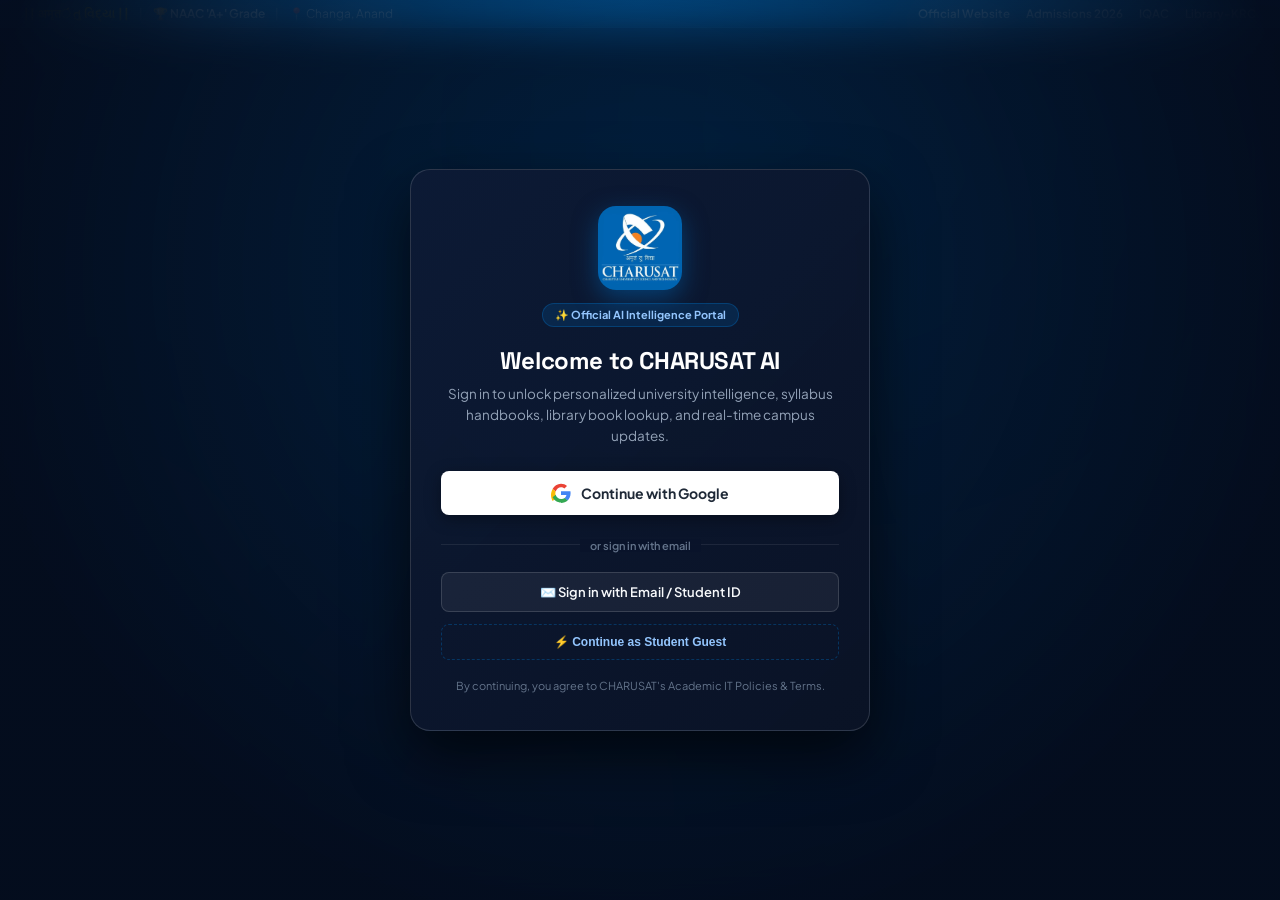
==== frontend/index.html @ 6777f241 "feat: implement ChatGPT-style user profile capsule, floating popover menu, personalization, and sett" ====
<!DOCTYPE html>
<html lang="en">
<head>
    <meta charset="UTF-8">
    <meta name="viewport" content="width=device-width, initial-scale=1.0, maximum-scale=1.0, user-scalable=no, viewport-fit=cover">
    
    <!-- Primary SEO Metadata -->
    <title>CHARUSAT AI Assistant | Official University Intelligence Portal</title>
    <meta name="title" content="CHARUSAT AI Assistant | Official University Intelligence Portal">
    <meta name="description" content="Official AI Assistant for Charotar University of Science and Technology (CHARUSAT) - NAAC 'A+' Grade University in Changa, Anand, Gujarat. Get real-time answers about CSPIT, DEPSTAR, admissions, fees, syllabus, library books, and hostel facilities in English, ગુજરાતી, and Hindi.">
    <meta name="keywords" content="CHARUSAT, CHARUSAT AI Assistant, Charotar University of Science and Technology, CSPIT, DEPSTAR, CMPICA, RPCP, I2IM, CHARUSAT admissions, ACPC cutoff, CHARUSAT fees, CHARUSAT hostel, Dr KC Patel Central Library, Changa University">
    <meta name="author" content="Charotar University of Science and Technology (CHARUSAT)">
    <meta name="robots" content="index, follow, max-image-preview:large, max-snippet:-1, max-video-preview:-1">
    <link rel="canonical" href="https://charusatai.in/">
    
    <!-- Google Search Console Verification Tag -->
    <meta name="google-site-verification" content="google3a438eaced72a38f">
    
    <!-- Open Graph / Facebook / WhatsApp Preview -->
    <meta property="og:type" content="website">
    <meta property="og:url" content="https://charusat-ai-official.loca.lt/charusatAIassistant/">
    <meta property="og:title" content="CHARUSAT AI Assistant | Official University Intelligence">
    <meta property="og:description" content="Instant multi-lingual AI intelligence for CHARUSAT University departments, fees, syllabus, library books & admissions.">
    <meta property="og:image" content="logo.png">
    <meta property="og:site_name" content="CHARUSAT Virtual Intelligence">

    <!-- Twitter Card Metadata -->
    <meta property="twitter:card" content="summary_large_image">
    <meta property="twitter:url" content="https://charusat-ai-official.loca.lt/charusatAIassistant/">
    <meta property="twitter:title" content="CHARUSAT AI Assistant">
    <meta property="twitter:description" content="AI Assistant for Charotar University of Science and Technology (CHARUSAT), Changa.">
    <meta property="twitter:image" content="logo.png">

    <!-- Structured Data JSON-LD for Google Rich Results -->
    <script type="application/ld+json">
    {
      "@context": "https://schema.org",
      "@graph": [
        {
          "@type": "EducationalOrganization",
          "@id": "https://charusat.ac.in/#organization",
          "name": "Charotar University of Science and Technology (CHARUSAT)",
          "url": "https://charusat.ac.in",
          "logo": "https://charusat-ai-official.loca.lt/charusatAIassistant/logo.png",
          "address": {
            "@type": "PostalAddress",
            "streetAddress": "CHARUSAT Campus, Changa",
            "addressLocality": "Anand",
            "addressRegion": "Gujarat",
            "postalCode": "388421",
            "addressCountry": "IN"
          },
          "awards": "NAAC 'A+' Accredited University"
        },
        {
          "@type": "SoftwareApplication",
          "@id": "https://charusat-ai-official.loca.lt/charusatAIassistant/#app",
          "name": "CHARUSAT AI Assistant",
          "operatingSystem": "All (Web, iOS, Android, macOS, Windows)",
          "applicationCategory": "EducationalApplication",
          "description": "Official RAG-powered Artificial Intelligence Assistant for CHARUSAT students, faculty, and aspirants.",
          "offers": {
            "@type": "Offer",
            "price": "0",
            "priceCurrency": "INR"
          }
        },
        {
          "@type": "WebSite",
          "@id": "https://charusat-ai-official.loca.lt/charusatAIassistant/#website",
          "url": "https://charusat-ai-official.loca.lt/charusatAIassistant/",
          "name": "CHARUSAT AI Assistant",
          "potentialAction": {
            "@type": "SearchAction",
            "target": "https://charusat-ai-official.loca.lt/charusatAIassistant/?q={search_term_string}",
            "query-input": "required name=search_term_string"
          }
        }
      ]
    }
    </script>
    
    <!-- PWA & iOS Standalone App Metadata -->
    <link rel="manifest" href="manifest.json">
    <meta name="theme-color" content="#004B87">
    <meta name="apple-mobile-web-app-capable" content="yes">
    <meta name="apple-mobile-web-app-status-bar-style" content="black-translucent">
    <meta name="apple-mobile-web-app-title" content="CHARUSAT AI">
    <link rel="apple-touch-icon" href="logo.png">
    <link rel="icon" type="image/png" href="logo.png">
    
    <!-- Google Fonts -->
    <link rel="preconnect" href="https://fonts.googleapis.com">
    <link rel="preconnect" href="https://fonts.gstatic.com" crossorigin>
    <link href="https://fonts.googleapis.com/css2?family=Plus+Jakarta+Sans:wght@300;400;500;600;700;800&family=Space+Grotesk:wght@500;600;700;800&display=swap" rel="stylesheet">
    <link rel="stylesheet" href="style.css">
    
    <!-- Google Identity Services Web SDK -->
    <script src="https://accounts.google.com/gsi/client" async defer></script>
</head>
<body>
    <!-- Top University Portal Bar (Collapsible on mobile) -->
    <div class="portal-top-bar" id="portal-top-bar">
        <div class="top-bar-inner">
            <div class="top-bar-left">
                <span class="motto">|| अमृतં તુ વિદ્યા ||</span>
                <span class="divider">|</span>
                <span class="naac-badge">🏆 NAAC 'A+' Grade</span>
                <span class="divider">|</span>
                <span class="location">📍 Changa, Anand</span>
            </div>
            <div class="top-bar-links">
                <a href="https://charusat.ac.in" target="_blank" rel="noopener">Official Website</a>
                <a href="https://admission.charusat.ac.in" target="_blank" rel="noopener">Admissions 2026</a>
                <a href="https://iqac.charusat.ac.in" target="_blank" rel="noopener">IQAC</a>
                <a href="https://charusat.ac.in/library" target="_blank" rel="noopener">Library-KRC</a>
            </div>
        </div>
    </div>

    <!-- Ambient Background Lighting Orbs -->
    <div class="ambient-glow orb-1"></div>
    <div class="ambient-glow orb-2"></div>
    <div class="ambient-glow orb-3"></div>

    <!-- ==============================================================================
         GEMINI-STYLE FULL-SCREEN LOGIN GATE (Shown when user is not logged in)
         ============================================================================== -->
    <div class="login-gate-screen" id="login-gate-screen">
        <div class="login-gate-card">
            <div class="gate-brand-header">
                <img src="logo.png" alt="CHARUSAT AI" class="gate-logo-img">
                <div class="gate-badge">
                    <span>✨ Official AI Intelligence Portal</span>
                </div>
            </div>

            <div class="gate-hero-text">
                <h2>Welcome to CHARUSAT AI</h2>
                <p>Sign in to unlock personalized university intelligence, syllabus handbooks, library book lookup, and real-time campus updates.</p>
            </div>

            <!-- Primary Google Action Button (Gemini Style) -->
            <div class="gate-action-group">
                <button type="button" class="gate-google-btn" id="gate-google-btn">
                    <svg width="20" height="20" viewBox="0 0 24 24">
                        <path fill="#EA4335" d="M12 5c1.6 0 3 .6 4.1 1.7l3.1-3.1C17.3 1.8 14.8 1 12 1 7.5 1 3.7 3.6 1.9 7.3l3.7 2.9C6.5 7.4 9 5 12 5z"/>
                        <path fill="#4285F4" d="M23.5 12.3c0-.8-.1-1.6-.2-2.3H12v4.5h6.5c-.3 1.5-1.1 2.8-2.4 3.7l3.7 2.9c2.2-2 3.7-5 3.7-8.8z"/>
                        <path fill="#FBBC05" d="M5.6 14.8c-.2-.7-.4-1.5-.4-2.3s.2-1.6.4-2.3L1.9 7.3C.7 9.7 0 12 0 14.5s.7 4.8 1.9 7.2l3.7-2.9z"/>
                        <path fill="#34A853" d="M12 24c3.2 0 6-1.1 8-3l-3.7-2.9c-1.1.7-2.5 1.2-4.3 1.2-3 0-5.5-2.4-6.4-5.2L1.9 17C3.7 20.7 7.5 23.3 12 23.3z"/>
                    </svg>
                    <span>Continue with Google</span>
                </button>

                <div class="gate-divider">
                    <span>or sign in with email</span>
                </div>

                <button type="button" class="gate-email-btn" id="gate-email-btn">
                    <span>✉️ Sign in with Email / Student ID</span>
                </button>

                <button type="button" class="gate-guest-btn" id="gate-guest-btn">
                    ⚡ Continue as Student Guest
                </button>
            </div>

            <div class="gate-footer">
                <span>By continuing, you agree to CHARUSAT's Academic IT Policies & Terms.</span>
            </div>
        </div>
    </div>

    <!-- ==============================================================================
         MAIN CHAT WORKSPACE (Unlocked upon authentication)
         ============================================================================== -->
    <div class="app-container" id="app-container" style="display: none;">
        <!-- Sidebar Backdrop for Mobile -->
        <div class="sidebar-backdrop" id="sidebar-backdrop"></div>

        <!-- Sidebar Navigation -->
        <aside class="sidebar" id="sidebar">
            <div class="brand-section">
                <div class="brand-logo-container">
                    <img src="logo.png" alt="CHARUSAT Logo" class="official-logo-img">
                </div>
                <button class="mobile-close-btn" id="mobile-close-btn" aria-label="Close Menu">✕</button>
            </div>

            <!-- New Chat / Reset Button -->
            <div class="new-chat-wrapper">
                <button id="new-chat-btn" class="new-chat-btn" title="Start a fresh conversation">
                    <span class="btn-icon">✨</span>
                    <span class="btn-text">New Conversation</span>
                    <span class="shortcut">⌘K</span>
                </button>
            </div>

            <!-- Chat History Section in Sidebar -->
            <div class="sidebar-history-section" id="sidebar-history-section">
                <div class="history-section-header">
                    <span class="history-section-title">💬 CHAT HISTORY</span>
                    <button id="clear-all-history-btn" class="history-clear-all-btn" title="Clear all chat history">Clear</button>
                </div>
                <div class="history-search-wrapper">
                    <input type="text" id="history-search-input" placeholder="Search chats..." class="history-search-input" aria-label="Search chat history">
                </div>
                <div id="sidebar-history-list" class="sidebar-history-list">
                    <!-- Populated dynamically via JS -->
                </div>
            </div>

            <div class="campus-highlights">
                <div class="highlight-chip">
                    <span class="chip-dot blue"></span>
                    <span>9 Institutes</span>
                </div>
                <div class="highlight-chip">
                    <span class="chip-dot orange"></span>
                    <span>120+ Acre Campus</span>
                </div>
                <div class="highlight-chip">
                    <span class="chip-dot gold"></span>
                    <span>105k+ Books</span>
                </div>
                <div class="highlight-chip">
                    <span class="chip-dot green"></span>
                    <span>GSIRF Top 3</span>
                </div>
            </div>

            <!-- Institutes Directory Tabs -->
            <div class="institutes-chips-bar">
                <span class="institutes-label">FACULTIES & INSTITUTES</span>
                <div class="inst-grid">
                    <span class="inst-tag" data-query="Tell me all details about CSPIT engineering institute">CSPIT</span>
                    <span class="inst-tag" data-query="Tell me all details about DEPSTAR institute and GPU lab">DEPSTAR</span>
                    <span class="inst-tag" data-query="Tell me about CMPICA computer applications and BCA/MCA">CMPICA</span>
                    <span class="inst-tag" data-query="Tell me about RPCP pharmacy college and B.Pharm">RPCP</span>
                    <span class="inst-tag" data-query="Tell me about I2IM management institute and MBA">I2IM</span>
                    <span class="inst-tag" data-query="Tell me about PDPIAS applied sciences and B.Sc/M.Sc">PDPIAS</span>
                    <span class="inst-tag" data-query="Tell me about MTIN nursing institute">MTIN</span>
                    <span class="inst-tag" data-query="Tell me about ARIP physiotherapy institute">ARIP</span>
                    <span class="inst-tag" data-query="Tell me about CIPS paramedical sciences">CIPS</span>
                </div>
            </div>

            <div class="sidebar-menu">
                <div class="menu-label">EXPLORE KNOWLEDGE</div>
                <button class="topic-btn" data-query="cspit ma kaya kaya dept che and eemni badha nii details aap">
                    <span class="icon">💻</span>
                    <div class="btn-text">
                        <strong>CSPIT Engineering</strong>
                        <small>CE, IT, AI/ML, EC, EE, ME, Civil</small>
                    </div>
                </button>
                <button class="topic-btn" data-query="What B.Tech branches and seat intakes are in DEPSTAR?">
                    <span class="icon">🚀</span>
                    <div class="btn-text">
                        <strong>DEPSTAR Technology</strong>
                        <small>CSE, IT, GPU Lab</small>
                    </div>
                </button>
                <button class="topic-btn" data-query="Which reference books are available in Central Library for Core Java and Algorithms?">
                    <span class="icon">📚</span>
                    <div class="btn-text">
                        <strong>Central Library Books</strong>
                        <small>Shelf locations & availability status</small>
                    </div>
                </button>
                <button class="topic-btn" data-query="ચારુસેટમાં ACPC એડમિશન પ્રક્રિયા અને કટઓફ કેવી રીતે હોય છે?">
                    <span class="icon">📝</span>
                    <div class="btn-text">
                        <strong>Admissions & ACPC</strong>
                        <small>Eligibility, cutoffs, merit quota</small>
                    </div>
                </button>
                <button class="topic-btn" data-query="What are the highest placement packages and top recruiting companies?">
                    <span class="icon">💼</span>
                    <div class="btn-text">
                        <strong>Placements & Packages</strong>
                        <small>32.5 LPA, TCS, Infosys, Amazon</small>
                    </div>
                </button>
                <button class="topic-btn" data-query="hostel ni fee ketli che ane mess ma food kevu male?">
                    <span class="icon">🚌</span>
                    <div class="btn-text">
                        <strong>Hostels & Transport</strong>
                        <small>AC/Non-AC, 60+ GPS Buses</small>
                    </div>
                </button>
            </div>

            <div class="sidebar-footer">
                <div class="system-status">
                    <div class="status-indicator online"></div>
                    <span id="status-text">Neural RAG: Ready</span>
                    <div class="version-tag">App v3.5</div>
                </div>

                <!-- ChatGPT-Style User Profile Capsule -->
                <div class="sidebar-user-capsule" id="sidebar-user-btn" title="Account & Settings">
                    <div class="user-capsule-avatar" id="sidebar-user-avatar">NP</div>
                    <div class="user-capsule-info">
                        <span class="user-capsule-name" id="sidebar-user-name">Neev Patel</span>
                        <span class="user-capsule-plan" id="sidebar-user-plan">Free</span>
                    </div>
                    <span class="user-capsule-chevron">›</span>
                </div>
            </div>

            <!-- ChatGPT Floating Profile Popover Menu -->
            <div id="chatgpt-profile-menu" class="chatgpt-profile-menu">
                <!-- User Account Summary Header -->
                <div class="menu-user-header" id="menu-user-header-btn" title="View Profile">
                    <div class="menu-user-avatar" id="menu-user-avatar">NP</div>
                    <div class="menu-user-meta">
                        <span class="menu-user-name" id="menu-user-name">Neev Patel</span>
                        <span class="menu-user-plan" id="menu-user-plan">Free</span>
                    </div>
                    <span class="menu-chevron">›</span>
                </div>

                <div class="menu-divider"></div>

                <!-- Navigation Action Items -->
                <button class="menu-item" id="menu-upgrade-btn">
                    <span class="menu-item-icon">✨</span>
                    <span class="menu-item-label">Upgrade plan</span>
                    <span class="menu-item-badge">Pro</span>
                </button>

                <button class="menu-item" id="menu-personalize-btn">
                    <span class="menu-item-icon">⚡</span>
                    <span class="menu-item-label">Personalization</span>
                </button>

                <button class="menu-item" id="menu-profile-btn">
                    <span class="menu-item-icon">👤</span>
                    <span class="menu-item-label">Profile</span>
                </button>

                <button class="menu-item" id="menu-settings-btn">
                    <span class="menu-item-icon">⚙️</span>
                    <span class="menu-item-label">Settings</span>
                </button>

                <div class="menu-divider"></div>

                <button class="menu-item" id="menu-help-btn">
                    <span class="menu-item-icon">🎯</span>
                    <span class="menu-item-label">Help</span>
                    <span class="menu-chevron">›</span>
                </button>

                <button class="menu-item danger" id="menu-logout-btn">
                    <span class="menu-item-icon">🚪</span>
                    <span class="menu-item-label">Log out</span>
                </button>
            </div>
        </aside>

        <!-- Main Chat Area -->
        <main class="chat-main">
            <!-- Header -->
            <header class="chat-header">
                <div class="header-left">
                    <button class="mobile-menu-btn" id="mobile-menu-btn" aria-label="Open Topics Menu">
                        <span>☰</span>
                    </button>
                    <div class="header-logo-compact">
                        <img src="logo.png" alt="CHARUSAT" class="compact-logo-img">
                    </div>
                    <div class="header-info">
                        <h1>CHARUSAT Virtual Intelligence</h1>
                        <p>Ask in English, ગુજરાતી, Hindi, or Gujlish / Hinglish.</p>
                    </div>
                </div>
                <div class="header-actions">
                    <button id="wifi-portal-btn" class="header-wifi-btn" title="CHARUSAT Campus Wi-Fi 1-Click Fast Gateway Login">
                        <span>📶</span> <span class="btn-label">Wi-Fi Portal</span>
                    </button>
                    <button id="materials-hub-btn" class="header-materials-btn" title="Department Curriculum, Core Reference Books & Assignment Hub">
                        <span>📚</span> <span class="btn-label">Study Hub</span>
                    </button>
                    <button id="history-drawer-btn" class="header-history-btn" title="View Chat History & Saved Chats">
                        <span>💬</span> <span class="btn-label">History</span>
                        <span id="history-badge" class="history-count-badge">0</span>
                    </button>
                    <button id="add-notice-btn" class="orange-portal-btn" title="Add Live University Notice">
                        <span>📢</span> <span class="btn-label">Notice</span>
                    </button>
                    <!-- User Auth Button / Profile Badge -->
                    <button id="auth-btn" class="user-profile-btn" title="Student Sign In / Account">
                        <span class="user-avatar" id="header-user-avatar">👤</span>
                        <span class="user-name" id="header-user-name">Sign In</span>
                    </button>
                    <button id="clear-chat-btn" class="secondary-btn" title="Clear Current Conversation">
                        <span>🗑️</span>
                    </button>
                </div>
            </header>

            <!-- Chat Messages Display -->
            <div class="chat-viewport" id="chat-viewport">
                <!-- Welcome Banner -->
                <div class="welcome-card" id="welcome-card">
                    <div class="welcome-badge">
                        <span class="sparkle">🏛️</span>
                        <span>Official CHARUSAT AI Assistant • || अमृतં तु विद्या ||</span>
                    </div>
                    <h2>Welcome to CHARUSAT University Assistant</h2>
                    <p>Instant answers about 9 colleges, branch cutoffs, library book shelves, hostel fees, and campus life. <strong>Snap any assignment problem for instant step-by-step solutions!</strong></p>
                    
                    <div class="suggestion-grid">
                        <div class="suggestion-pill" data-query="Show me core reference textbooks and lab syllabus for AI & ML department">
                            <span class="pill-icon">🤖</span>
                            <div class="pill-content">
                                <strong>AI & ML Core Curriculum</strong>
                                <span>Deep Learning, PyTorch, Bishop & Goodfellow</span>
                            </div>
                            <span class="pill-arrow">→</span>
                        </div>

                        <div class="suggestion-pill" data-query="What reference books are recommended for Data Structures and Algorithms in CE/IT?">
                            <span class="pill-icon">📚</span>
                            <div class="pill-content">
                                <strong>DSA & DBMS Textbooks</strong>
                                <span>CLRS, Korth, Silberschatz & Reema Thareja</span>
                            </div>
                            <span class="pill-arrow">→</span>
                        </div>

                        <div class="suggestion-pill" data-query="cspit ma kaya kaya dept che and eemni badha nii details aap">
                            <span class="pill-icon">💻</span>
                            <div class="pill-content">
                                <strong>CSPIT Engineering Departments</strong>
                                <span>Seat intakes, labs, HODs</span>
                            </div>
                            <span class="pill-arrow">→</span>
                        </div>

                        <div class="suggestion-pill" data-query="How does admission work for ACPC Gujarat?">
                            <span class="pill-icon">📝</span>
                            <div class="pill-content">
                                <strong>Admissions & Placements</strong>
                                <span>ACPC cutoff, 32.5+ LPA recruiters</span>
                            </div>
                            <span class="pill-arrow">→</span>
                        </div>
                    </div>
                </div>

                <!-- Messages Container -->
                <div class="messages-list" id="messages-list"></div>
            </div>

            <!-- Input Bar -->
            <div class="chat-input-wrapper">
                <!-- Assignment Image Problem Preview Capsule -->
                <div id="image-preview-capsule" class="image-preview-capsule" style="display: none;">
                    <div class="preview-thumb-wrapper">
                        <img id="preview-img" src="" alt="Assignment Problem Preview">
                    </div>
                    <div class="preview-meta">
                        <span class="preview-badge">📷 Assignment Problem Attached</span>
                        <span id="preview-filename" class="preview-filename">problem.jpg</span>
                    </div>
                    <button type="button" id="remove-img-btn" class="remove-img-btn" title="Remove attachment">✕</button>
                </div>

                <div class="quick-tags-bar">
                    <span class="tag-label">QUICK:</span>
                    <button class="quick-tag" id="quick-wifi-btn">📶 Wi-Fi Login</button>
                    <button class="quick-tag" id="quick-snap-btn">📷 Snap Assignment</button>
                    <button class="quick-tag" id="quick-study-hub-btn">📚 Core Books & Syllabus</button>
                    <button class="quick-tag" data-query="cspit ma kaya kaya dept che and eemni badha nii details aap">💻 CSPIT B.Tech</button>
                    <button class="quick-tag" data-query="What B.Tech branches and seats are in DEPSTAR?">🚀 DEPSTAR (CSE & IT)</button>
                    <button class="quick-tag" data-query="Which books for Algorithms and Database are available in Central Library?">📚 Library Books</button>
                    <button class="quick-tag" data-query="hostel ni fee ketli che ane mess ma food kevu male?">🏢 Hostels & Buses</button>
                </div>
                <form id="chat-form" class="chat-form">
                    <!-- Hidden File Input for Camera / Image Upload -->
                    <input type="file" id="image-file-input" accept="image/*" capture="environment" style="display: none;">
                    
                    <button type="button" id="attach-img-btn" class="attach-img-button" title="Capture / Upload Assignment Problem Photo" aria-label="Upload Assignment Photo">
                        <span>📷</span>
                    </button>
                    
                    <input 
                        type="text" 
                        id="user-input" 
                        placeholder="Ask anything or paste/snap an assignment problem photo..." 
                        autocomplete="off"
                        required
                    />
                    <div class="form-actions">
                        <button type="button" id="mic-btn" class="mic-button" title="Speak your question (Voice Input)" aria-label="Voice Input">
                            <svg width="19" height="19" viewBox="0 0 24 24" fill="none" stroke="currentColor" stroke-width="2" stroke-linecap="round" stroke-linejoin="round">
                                <path d="M12 1a3 3 0 0 0-3 3v8a3 3 0 0 0 6 0V4a3 3 0 0 0-3-3z"></path>
                                <path d="M19 10v2a7 7 0 0 1-14 0v-2"></path>
                                <line x1="12" y1="19" x2="12" y2="23"></line>
                                <line x1="8" y1="23" x2="16" y2="23"></line>
                            </svg>
                        </button>
                        <button type="submit" id="send-btn" class="send-button" aria-label="Send message">
                            <svg width="18" height="18" viewBox="0 0 24 24" fill="none" stroke="currentColor" stroke-width="2" stroke-linecap="round" stroke-linejoin="round">
                                <path d="M22 2L11 13M22 2l-7 20-4-9-9-4 20-7z"/>
                            </svg>
                        </button>
                    </div>
                </form>
                <div class="input-disclaimer">
                    <span>⚡ Charotar University of Science and Technology • NAAC 'A+' Accredited</span>
                </div>
            </div>
        </main>
    </div>

    <!-- ==============================================================================
         GOOGLE OAUTH POPUP MODAL (Zero 401 error, Instant Connect)
         ============================================================================== -->
    <div class="modal-backdrop" id="google-login-modal">
        <div class="google-oauth-card">
            <div class="google-oauth-header">
                <svg width="28" height="28" viewBox="0 0 24 24">
                    <path fill="#EA4335" d="M12 5c1.6 0 3 .6 4.1 1.7l3.1-3.1C17.3 1.8 14.8 1 12 1 7.5 1 3.7 3.6 1.9 7.3l3.7 2.9C6.5 7.4 9 5 12 5z"/>
                    <path fill="#4285F4" d="M23.5 12.3c0-.8-.1-1.6-.2-2.3H12v4.5h6.5c-.3 1.5-1.1 2.8-2.4 3.7l3.7 2.9c2.2-2 3.7-5 3.7-8.8z"/>
                    <path fill="#FBBC05" d="M5.6 14.8c-.2-.7-.4-1.5-.4-2.3s.2-1.6.4-2.3L1.9 7.3C.7 9.7 0 12 0 14.5s.7 4.8 1.9 7.2l3.7-2.9z"/>
                    <path fill="#34A853" d="M12 24c3.2 0 6-1.1 8-3l-3.7-2.9c-1.1.7-2.5 1.2-4.3 1.2-3 0-5.5-2.4-6.4-5.2L1.9 17C3.7 20.7 7.5 23.3 12 23.3z"/>
                </svg>
                <h3>Choose a Google Account</h3>
                <p>to continue to <strong>CHARUSAT AI Assistant</strong></p>
                <button class="google-modal-close" id="google-modal-close">✕</button>
            </div>

            <div class="google-account-list">
                <!-- User's Real Google Account from Screenshot -->
                <div class="google-account-item" data-email="neevp5356@gmail.com" data-name="Neev Patel">
                    <div class="google-acc-avatar blue">N</div>
                    <div class="google-acc-info">
                        <strong>Neev Patel</strong>
                        <span>neevp5356@gmail.com</span>
                    </div>
                </div>

                <!-- University Student Account -->
                <div class="google-account-item" data-email="patel.student@charusat.edu.in" data-name="CHARUSAT Student">
                    <div class="google-acc-avatar">C</div>
                    <div class="google-acc-info">
                        <strong>CHARUSAT Student</strong>
                        <span>patel.student@charusat.edu.in</span>
                    </div>
                </div>
            </div>

            <div class="google-custom-login">
                <label for="custom-google-email">Use another Google Account</label>
                <div class="google-input-row">
                    <input type="email" id="custom-google-email" placeholder="Enter your Google/Gmail address" />
                    <button type="button" id="custom-google-submit-btn">Continue</button>
                </div>
            </div>

            <div class="google-oauth-footer">
                <span>Google will share your name, email, and profile photo with CHARUSAT AI Assistant.</span>
            </div>
        </div>
    </div>

    <!-- ==============================================================================
         GITHUB OAUTH POPUP MODAL (Zero 404 error, Instant Connect)
         ============================================================================== -->
    <div class="modal-backdrop" id="github-login-modal">
        <div class="google-oauth-card github-oauth-card">
            <div class="google-oauth-header">
                <svg width="28" height="28" viewBox="0 0 24 24" fill="#FFFFFF">
                    <path d="M12 0C5.37 0 0 5.37 0 12c0 5.31 3.435 9.795 8.205 11.385.6.105.825-.255.825-.57 0-.285-.015-1.23-.015-2.235-3.015.555-3.795-.735-4.035-1.41-.135-.345-.72-1.41-1.23-1.695-.42-.225-1.02-.78-.015-.795.945-.015 1.62.87 1.845 1.23 1.08 1.815 2.805 1.305 3.495.99.105-.78.42-1.305.765-1.605-2.67-.3-5.46-1.335-5.46-5.925 0-1.305.465-2.385 1.23-3.225-.12-.3-.54-1.53.12-3.18 0 0 1.005-.315 3.3 1.23.96-.27 1.98-.405 3-.405s2.04.135 3 .405c2.295-1.56 3.3-1.23 3.3-1.23.66 1.65.24 2.88.12 3.18.765.84 1.23 1.905 1.23 3.225 0 4.605-2.805 5.625-5.475 5.925.435.375.81 1.095.81 2.22 0 1.605-.015 2.895-.015 3.3 0 .315.225.69.825.57A12.02 12.02 0 0024 12c0-6.63-5.37-12-12-12z"/>
                </svg>
                <h3>Authorize CHARUSAT AI with GitHub</h3>
                <p>to continue with your developer profile</p>
                <button class="google-modal-close" id="github-modal-close">✕</button>
            </div>

            <div class="google-account-list">
                <div class="google-account-item" id="github-quick-account" data-username="neev-dev">
                    <div class="google-acc-avatar" style="background:#24292E;">🐙</div>
                    <div class="google-acc-info">
                        <strong>neev-dev</strong>
                        <span>github.com/neev-dev</span>
                    </div>
                </div>
            </div>

            <div class="google-custom-login">
                <label for="custom-github-user">Enter your GitHub Username / Email</label>
                <div class="google-input-row">
                    <input type="text" id="custom-github-user" placeholder="e.g. your-github-username" />
                    <button type="button" id="custom-github-submit-btn">Authorize</button>
                </div>
            </div>

            <div class="google-oauth-footer">
                <span>Authorizing will connect your public GitHub identity to CHARUSAT AI Assistant.</span>
            </div>
        </div>
    </div>

    <!-- ==============================================================================
         AUTHENTICATION MODAL (EMAIL LOGIN / SIGN UP / FORGOT PASSWORD / GITHUB)
         ============================================================================== -->
    <div class="modal-backdrop" id="auth-modal-backdrop">
        <div class="modal-card auth-modal-card">
            <div class="modal-header">
                <div class="auth-header-brand">
                    <img src="logo.png" alt="CHARUSAT" class="auth-brand-logo">
                </div>
                <button class="modal-close" id="auth-modal-close">✕</button>
            </div>

            <!-- Tab Switcher -->
            <div class="auth-tabs" id="auth-tabs">
                <button type="button" class="auth-tab-btn active" id="tab-login-btn">Sign In</button>
                <button type="button" class="auth-tab-btn" id="tab-signup-btn">Create Account</button>
            </div>

            <!-- 1. LOGIN FORM -->
            <form id="login-form" class="auth-view active">
                <div class="input-group">
                    <label for="login-email">Email or Student ID</label>
                    <input type="email" id="login-email" placeholder="e.g. 21ce001@charusat.edu.in" required />
                </div>
                <div class="input-group">
                    <div class="label-with-link">
                        <label for="login-password">Password</label>
                        <a href="#" id="forgot-password-link" class="subtle-link">Forgot Password?</a>
                    </div>
                    <input type="password" id="login-password" placeholder="••••••••" required />
                </div>
                <button type="submit" class="auth-submit-btn" id="login-submit-btn">Sign In to CHARUSAT AI</button>

                <div class="auth-divider">
                    <span>or continue with</span>
                </div>

                <!-- Social OAuth Buttons -->
                <div class="social-btn-group">
                    <button type="button" class="social-btn google-btn" id="google-login-btn">
                        <svg width="18" height="18" viewBox="0 0 24 24">
                            <path fill="#EA4335" d="M12 5c1.6 0 3 .6 4.1 1.7l3.1-3.1C17.3 1.8 14.8 1 12 1 7.5 1 3.7 3.6 1.9 7.3l3.7 2.9C6.5 7.4 9 5 12 5z"/>
                            <path fill="#4285F4" d="M23.5 12.3c0-.8-.1-1.6-.2-2.3H12v4.5h6.5c-.3 1.5-1.1 2.8-2.4 3.7l3.7 2.9c2.2-2 3.7-5 3.7-8.8z"/>
                            <path fill="#FBBC05" d="M5.6 14.8c-.2-.7-.4-1.5-.4-2.3s.2-1.6.4-2.3L1.9 7.3C.7 9.7 0 12 0 14.5s.7 4.8 1.9 7.2l3.7-2.9z"/>
                            <path fill="#34A853" d="M12 24c3.2 0 6-1.1 8-3l-3.7-2.9c-1.1.7-2.5 1.2-4.3 1.2-3 0-5.5-2.4-6.4-5.2L1.9 17C3.7 20.7 7.5 23.3 12 23.3z"/>
                        </svg>
                        Google
                    </button>
                    <button type="button" class="social-btn github-btn" id="github-login-btn">
                        <svg width="18" height="18" viewBox="0 0 24 24" fill="currentColor">
                            <path d="M12 0C5.37 0 0 5.37 0 12c0 5.31 3.435 9.795 8.205 11.385.6.105.825-.255.825-.57 0-.285-.015-1.23-.015-2.235-3.015.555-3.795-.735-4.035-1.41-.135-.345-.72-1.41-1.23-1.695-.42-.225-1.02-.78-.015-.795.945-.015 1.62.87 1.845 1.23 1.08 1.815 2.805 1.305 3.495.99.105-.78.42-1.305.765-1.605-2.67-.3-5.46-1.335-5.46-5.925 0-1.305.465-2.385 1.23-3.225-.12-.3-.54-1.53.12-3.18 0 0 1.005-.315 3.3 1.23.96-.27 1.98-.405 3-.405s2.04.135 3 .405c2.295-1.56 3.3-1.23 3.3-1.23.66 1.65.24 2.88.12 3.18.765.84 1.23 1.905 1.23 3.225 0 4.605-2.805 5.625-5.475 5.925.435.375.81 1.095.81 2.22 0 1.605-.015 2.895-.015 3.3 0 .315.225.69.825.57A12.02 12.02 0 0024 12c0-6.63-5.37-12-12-12z"/>
                        </svg>
                        GitHub
                    </button>
                </div>

                <button type="button" class="guest-btn" id="guest-login-btn">
                    ⚡ Continue as Student Guest
                </button>
            </form>

            <!-- 2. SIGN UP FORM -->
            <form id="signup-form" class="auth-view">
                <div class="input-group">
                    <label for="signup-name">Full Name</label>
                    <input type="text" id="signup-name" placeholder="e.g. Rahul Patel" required />
                </div>
                <div class="input-group">
                    <label for="signup-email">University / Personal Email</label>
                    <input type="email" id="signup-email" placeholder="e.g. rahul.patel@charusat.edu.in" required />
                </div>
                <div class="input-group">
                    <label for="signup-institute">Institute / Faculty</label>
                    <select id="signup-institute">
                        <option value="CSPIT">CSPIT (Engineering)</option>
                        <option value="DEPSTAR">DEPSTAR (CSE & IT)</option>
                        <option value="CMPICA">CMPICA (Computer Applications)</option>
                        <option value="RPCP">RPCP (Pharmacy)</option>
                        <option value="I2IM">I2IM (Management / MBA)</option>
                        <option value="PDPIAS">PDPIAS (Applied Sciences)</option>
                        <option value="MTIN">MTIN (Nursing)</option>
                        <option value="ARIP">ARIP (Physiotherapy)</option>
                        <option value="CIPS">CIPS (Paramedical)</option>
                    </select>
                </div>
                <div class="input-group">
                    <label for="signup-password">Create Password (Min 6 chars)</label>
                    <input type="password" id="signup-password" placeholder="••••••••" minlength="6" required />
                </div>
                <button type="submit" class="auth-submit-btn" id="signup-submit-btn">Create Account</button>
            </form>

            <!-- 3. FORGOT PASSWORD FORM -->
            <form id="forgot-form" class="auth-view">
                <div class="forgot-header-text">
                    <h4>Reset Password</h4>
                    <p>Enter your registered email address and we will send you password reset instructions.</p>
                </div>
                <div class="input-group">
                    <label for="forgot-email">Registered Email</label>
                    <input type="email" id="forgot-email" placeholder="e.g. yourname@charusat.edu.in" required />
                </div>
                <button type="submit" class="auth-submit-btn" id="forgot-submit-btn">Send Reset Link</button>
                <div class="auth-back-link">
                    <a href="#" id="back-to-login-link">← Back to Sign In</a>
                </div>
            </form>

            <!-- 4. LOGGED IN PROFILE VIEW -->
            <div id="profile-view" class="auth-view">
                <div class="profile-card-content">
                    <div class="profile-avatar-large" id="profile-avatar-large">👤</div>
                    <h3 id="profile-name-text">Student User</h3>
                    <span class="profile-email-badge" id="profile-email-text">student@charusat.edu.in</span>
                    <div class="profile-meta-row">
                        <span class="meta-label">Institute:</span>
                        <strong id="profile-inst-text">CSPIT</strong>
                    </div>
                    <div class="profile-meta-row">
                        <span class="meta-label">Authentication:</span>
                        <strong id="profile-provider-text">Email Account</strong>
                    </div>
                    <button type="button" class="logout-btn" id="logout-btn">
                        🚪 Sign Out
                    </button>
                </div>
            </div>
        </div>
    </div>

    <!-- ==============================================================================
         CHARUSAT WI-FI CAPTIVE PORTAL & FAST CONNECT MODAL
         ============================================================================== -->
    <div class="modal-backdrop" id="wifi-modal-backdrop">
        <div class="modal-card wifi-portal-card">
            <div class="modal-header">
                <div class="header-title-row">
                    <h3>📶 CHARUSAT Campus Wi-Fi Fast Portal</h3>
                    <span class="wifi-chip-badge">⚡ 1 Gbps NKN Fiber • 1-Click Connect</span>
                </div>
                <button class="modal-close" id="wifi-modal-close">✕</button>
            </div>
            <p class="modal-desc">Connect directly to university Wi-Fi captive gateway without searching or typing IP addresses on Google!</p>
            
            <!-- Quick Gateway Launch Grid -->
            <div class="wifi-gateways-grid">
                <a href="http://172.16.0.1:8090" target="_blank" rel="noopener noreferrer" class="wifi-gateway-card active-gateway">
                    <div class="gateway-card-top">
                        <span class="gateway-icon">⚡</span>
                        <span class="gateway-tag primary">Primary Gateway</span>
                    </div>
                    <strong class="gateway-ip">172.16.0.1:8090</strong>
                    <span class="gateway-desc">Main Sophos / Cyberroam captive portal for students</span>
                    <div class="gateway-action-link">Open Gateway ↗</div>
                </a>

                <a href="http://172.16.16.16:8090" target="_blank" rel="noopener noreferrer" class="wifi-gateway-card">
                    <div class="gateway-card-top">
                        <span class="gateway-icon">🔄</span>
                        <span class="gateway-tag">Secondary Gateway</span>
                    </div>
                    <strong class="gateway-ip">172.16.16.16:8090</strong>
                    <span class="gateway-desc">Backup captive login gateway across academic blocks</span>
                    <div class="gateway-action-link">Open Gateway ↗</div>
                </a>

                <a href="http://neverssl.com" target="_blank" rel="noopener noreferrer" class="wifi-gateway-card">
                    <div class="gateway-card-top">
                        <span class="gateway-icon">🚀</span>
                        <span class="gateway-tag green">Force Trigger</span>
                    </div>
                    <strong class="gateway-ip">neverssl.com</strong>
                    <span class="gateway-desc">Force captive pop-up if login page doesn't appear</span>
                    <div class="gateway-action-link">Force Trigger ↗</div>
                </a>

                <a href="https://gateway.charusat.ac.in:8090" target="_blank" rel="noopener noreferrer" class="wifi-gateway-card">
                    <div class="gateway-card-top">
                        <span class="gateway-icon">🔒</span>
                        <span class="gateway-tag">SSL Portal</span>
                    </div>
                    <strong class="gateway-ip">gateway.charusat.ac.in</strong>
                    <span class="gateway-desc">Official domain SSL gateway for secure authentication</span>
                    <div class="gateway-action-link">Open Gateway ↗</div>
                </a>
            </div>

            <!-- In-App Fast Credentials Autofill & Form -->
            <div class="wifi-login-box">
                <div class="wifi-login-box-header">
                    <h4>🔑 Fast 1-Click Wi-Fi Credentials Login</h4>
                    <span class="safe-badge">🔒 Stored Safely on Local Device</span>
                </div>
                <form id="wifi-auth-form" action="http://172.16.0.1:8090/httpclient.html" method="POST" target="_blank">
                    <div class="wifi-input-row">
                        <div class="input-group">
                            <label for="wifi-username-input">Student ID / Enrollment No.</label>
                            <input type="text" id="wifi-username-input" name="username" placeholder="e.g. 21ce001, 23aiml012, 24bca045" required />
                        </div>
                        <div class="input-group">
                            <label for="wifi-password-input">Wi-Fi / E-Governance Password</label>
                            <input type="password" id="wifi-password-input" name="password" placeholder="••••••••" required />
                        </div>
                    </div>
                    <input type="hidden" name="mode" value="191" />
                    <div class="wifi-checkbox-row">
                        <label class="checkbox-container">
                            <input type="checkbox" id="wifi-remember-check" checked />
                            <span class="checkbox-label">Remember credentials on this device for 1-click instant login</span>
                        </label>
                    </div>
                    <div class="wifi-form-actions">
                        <button type="button" id="wifi-auto-connect-btn" class="orange-portal-btn">
                            🚀 1-Click Authenticate (172.16.0.1)
                        </button>
                        <a href="http://172.16.0.1:8090" target="_blank" rel="noopener noreferrer" class="secondary-btn">
                            🌐 Open Direct Login Tab
                        </a>
                    </div>
                </form>
            </div>

            <!-- Wi-Fi Tips & Support -->
            <div class="wifi-help-box">
                <div class="wifi-help-item">
                    <span class="help-icon">💡</span>
                    <div>
                        <strong>Wi-Fi Connected but No Internet?</strong>
                        <p>Phone na Wi-Fi Settings ma <em>'Private / MAC Randomization'</em> OFF karo ane <em>'Use Device MAC'</em> select karo, pachi <strong>neverssl.com</strong> par click karo.</p>
                    </div>
                </div>
                <div class="wifi-help-item">
                    <span class="help-icon">📞</span>
                    <div>
                        <strong>WINCell IT Helpdesk & Datacenter:</strong>
                        <p>Mr. Ritesh Bhatt (Head, Datacenter & University Network) • Internal Ext: <strong>5106 / 5107</strong> • Email: info@charusat.ac.in</p>
                    </div>
                </div>
            </div>

            <div class="modal-actions">
                <button type="button" class="secondary-btn" id="wifi-modal-close-btn">Close Portal</button>
            </div>
        </div>
    </div>

    <!-- ==============================================================================
         PERSONALIZATION MODAL (ChatGPT Style)
         ============================================================================== -->
    <div class="modal-backdrop" id="personalization-modal-backdrop">
        <div class="modal-card personalization-card">
            <div class="modal-header">
                <div class="header-title-row">
                    <h3>⚡ Personalization</h3>
                    <span class="wifi-chip-badge">AI Customization</span>
                </div>
                <button class="modal-close" id="personalize-modal-close">✕</button>
            </div>
            <p class="modal-desc">Customize how CHARUSAT AI responds to you, matches your academic department, and delivers solutions.</p>

            <form id="personalization-form">
                <div class="input-group">
                    <label for="pref-department">Your Faculty / Department</label>
                    <select id="pref-department">
                        <option value="CSPIT - AI & ML">CSPIT - Artificial Intelligence & Machine Learning (AI & ML)</option>
                        <option value="CSPIT - Computer">CSPIT - Computer Engineering (CE)</option>
                        <option value="CSPIT - IT">CSPIT - Information Technology (IT)</option>
                        <option value="DEPSTAR - CSE">DEPSTAR - Computer Science & Engineering (CSE)</option>
                        <option value="DEPSTAR - IT">DEPSTAR - Information Technology (IT)</option>
                        <option value="CMPICA">CMPICA - Computer Applications (BCA / MCA)</option>
                        <option value="RPCP">RPCP - Pharmacy (B.Pharm / M.Pharm)</option>
                        <option value="I2IM">I2IM - Management Studies (BBA / MBA)</option>
                        <option value="CSPIT - EC/EE">CSPIT - EC & Electrical Engineering</option>
                        <option value="CSPIT - ME/CL">CSPIT - Mechanical & Civil Engineering</option>
                        <option value="PDPIAS">PDPIAS - Applied Sciences</option>
                        <option value="General">General / All Institutes</option>
                    </select>
                </div>

                <div class="input-group">
                    <label for="pref-language">Default Response Language & Tone</label>
                    <select id="pref-language">
                        <option value="gujlish">Romanized Gujarati (Gujlish) — (e.g. 'CSPIT ma 7 departments che...')</option>
                        <option value="english">English (Professional & Academic)</option>
                        <option value="gujarati_script">Pure Gujarati Script (ગુજરાતી)</option>
                        <option value="hinglish">Romanized Hindi (Hinglish)</option>
                        <option value="code_heavy">Code & Technical First (Python/C++/Latex)</option>
                    </select>
                </div>

                <div class="input-group">
                    <label for="pref-custom-prompt">Custom Instructions for AI</label>
                    <textarea id="pref-custom-prompt" rows="4" placeholder="e.g. Always provide time complexity for coding questions, explain math steps in detail, highlight exam important points..."></textarea>
                </div>

                <div class="modal-actions">
                    <button type="button" class="secondary-btn" id="personalize-cancel-btn">Cancel</button>
                    <button type="submit" class="orange-portal-btn">Save Preferences</button>
                </div>
            </form>
        </div>
    </div>

    <!-- ==============================================================================
         SETTINGS MODAL (ChatGPT Style)
         ============================================================================== -->
    <div class="modal-backdrop" id="settings-modal-backdrop">
        <div class="modal-card settings-card">
            <div class="modal-header">
                <div class="header-title-row">
                    <h3>⚙️ Settings</h3>
                    <span class="history-chip-badge">App Preferences</span>
                </div>
                <button class="modal-close" id="settings-modal-close">✕</button>
            </div>
            <p class="modal-desc">Manage themes, speech speed, audio responses, and cached data.</p>

            <div class="settings-sections-list">
                <div class="setting-item-row">
                    <div class="setting-item-info">
                        <strong>Speech Voice Speed</strong>
                        <span>Control the speech playback rate for read-aloud responses</span>
                    </div>
                    <select id="setting-voice-speed" class="setting-select">
                        <option value="0.9">0.9x (Slow)</option>
                        <option value="1.0" selected>1.0x (Normal)</option>
                        <option value="1.15">1.15x (Fast)</option>
                    </select>
                </div>

                <div class="setting-item-row">
                    <div class="setting-item-info">
                        <strong>Audio Sound Feedback</strong>
                        <span>Play subtle audio clicks when sending messages and receiving solutions</span>
                    </div>
                    <label class="toggle-switch">
                        <input type="checkbox" id="setting-sound-toggle" checked />
                        <span class="toggle-slider"></span>
                    </label>
                </div>

                <div class="setting-item-row">
                    <div class="setting-item-info">
                        <strong>Theme Accent</strong>
                        <span>Select UI accent theme</span>
                    </div>
                    <select id="setting-theme-select" class="setting-select">
                        <option value="charusat-dark" selected>CHARUSAT Deep Navy (Default)</option>
                        <option value="midnight-black">Midnight OLED Black</option>
                        <option value="cyber-blue">Cyberroam Electric Blue</option>
                    </select>
                </div>

                <div class="setting-item-row">
                    <div class="setting-item-info">
                        <strong>Clear Local Storage & Cache</strong>
                        <span>Reset offline cache, temporary drafts, and credentials</span>
                    </div>
                    <button type="button" class="danger-outline-btn" id="setting-clear-cache-btn">Clear App Cache</button>
                </div>
            </div>

            <div class="modal-actions">
                <button type="button" class="secondary-btn" id="settings-modal-close-btn">Done</button>
            </div>
        </div>
    </div>

    <!-- ==============================================================================
         UPGRADE PLAN / PRO MODAL
         ============================================================================== -->
    <div class="modal-backdrop" id="upgrade-modal-backdrop">
        <div class="modal-card upgrade-plan-card">
            <div class="modal-header">
                <div class="header-title-row">
                    <h3>✨ CHARUSAT Scholar Pro</h3>
                    <span class="pro-tag-badge">Free for CHARUSAT Students</span>
                </div>
                <button class="modal-close" id="upgrade-modal-close">✕</button>
            </div>
            <p class="modal-desc">All university students, faculty, and research scholars receive automatic full Pro access!</p>

            <div class="upgrade-features-grid">
                <div class="upgrade-feature-item">
                    <span class="feat-icon">📷</span>
                    <div>
                        <strong>Unlimited Multimodal Vision Solver</strong>
                        <p>Snap photo of any homework assignment, math derivation, or exam question for instant solution.</p>
                    </div>
                </div>
                <div class="upgrade-feature-item">
                    <span class="feat-icon">⚡</span>
                    <div>
                        <strong>Zero-Latency Neural RAG</strong>
                        <p>Real-time vector search across 8 official CHARUSAT knowledge bases and syllabi.</p>
                    </div>
                </div>
                <div class="upgrade-feature-item">
                    <span class="feat-icon">📶</span>
                    <div>
                        <strong>1-Click Campus Wi-Fi Captive Connect</strong>
                        <p>Instant fast authentication to 172.16.0.1 without searching IP addresses.</p>
                    </div>
                </div>
                <div class="upgrade-feature-item">
                    <span class="feat-icon">📚</span>
                    <div>
                        <strong>Central Library & Core Books Hub</strong>
                        <p>Direct shelf availability, copy counts, and verified textbook references.</p>
                    </div>
                </div>
            </div>

            <div class="pro-status-banner">
                <span>✅ Your Account Status: <strong>CHARUSAT Verified Scholar (Active Pro)</strong></span>
            </div>

            <div class="modal-actions">
                <button type="button" class="orange-portal-btn" id="upgrade-modal-close-btn">Awesome, Let's Learn!</button>
            </div>
        </div>
    </div>

    <!-- ==============================================================================
         HELP & UNIVERSITY SUPPORT MODAL
         ============================================================================== -->
    <div class="modal-backdrop" id="help-modal-backdrop">
        <div class="modal-card help-card">
            <div class="modal-header">
                <div class="header-title-row">
                    <h3>🎯 Help & University Support</h3>
                    <span class="history-chip-badge">Official Helpdesk</span>
                </div>
                <button class="modal-close" id="help-modal-close">✕</button>
            </div>
            <p class="modal-desc">Direct emergency and academic contacts across the CHARUSAT campus.</p>

            <div class="help-links-list">
                <div class="help-link-card">
                    <div class="help-link-top">
                        <span class="help-link-icon">📶</span>
                        <strong>WINCell Data Center & Wi-Fi Support</strong>
                    </div>
                    <p>Mr. Ritesh Bhatt (Head, Datacenter) • Internal Ext: <strong>5106 / 5107</strong> • Email: info@charusat.ac.in</p>
                </div>
                <div class="help-link-card">
                    <div class="help-link-top">
                        <span class="help-link-icon">📚</span>
                        <strong>Central Library (Dr. K. C. Patel Resource Centre)</strong>
                    </div>
                    <p>105,000+ Books, IEEE Xplore, ScienceDirect access • Timings: 8:30 AM - 8:30 PM (24/7 during exams)</p>
                </div>
                <div class="help-link-card">
                    <div class="help-link-top">
                        <span class="help-link-icon">🏢</span>
                        <strong>Examination Section & Academic Registrar</strong>
                    </div>
                    <p>Dr. Binit Patel (Registrar) • Academic Transcripts, Grade Cards & Bonafide Certificates • Ext: 5003 / 5004</p>
                </div>
                <div class="help-link-card">
                    <div class="help-link-top">
                        <span class="help-link-icon">🚑</span>
                        <strong>CHARUSAT Hospital (CHRF) & Medical Emergency</strong>
                    </div>
                    <p>24/7 Emergency Medical Care, Ambulance & Pharmacy on Campus • Phone: +91-2697-265000</p>
                </div>
            </div>

            <div class="modal-actions">
                <button type="button" class="secondary-btn" id="help-modal-close-btn">Close Help</button>
            </div>
        </div>
    </div>

    <!-- ==============================================================================
         STUDY HUB & CURRICULUM REFERENCE MODAL
         ============================================================================== -->
    <div class="modal-backdrop" id="materials-modal-backdrop">
        <div class="modal-card materials-hub-card">
            <div class="modal-header">
                <div class="header-title-row">
                    <h3>📚 CHARUSAT Curriculum, Reference Books & Assignment Hub</h3>
                    <span class="history-chip-badge">9 Institutes • Verified Syllabi</span>
                </div>
                <button class="modal-close" id="materials-modal-close">✕</button>
            </div>
            <p class="modal-desc">Select your engineering branch or department to view core subjects, recommended reference textbooks, lab focus, and instant assignment help.</p>
            
            <!-- Department Filter Tabs -->
            <div class="hub-filter-tabs" id="hub-filter-tabs">
                <button class="hub-tab-btn active" data-dept="all">All</button>
                <button class="hub-tab-btn" data-dept="aiml">🤖 AI & ML (CSPIT)</button>
                <button class="hub-tab-btn" data-dept="ce">💻 Computer (CE)</button>
                <button class="hub-tab-btn" data-dept="it">🌐 IT (CSPIT)</button>
                <button class="hub-tab-btn" data-dept="depstar">🚀 DEPSTAR (CSE/IT)</button>
                <button class="hub-tab-btn" data-dept="ec_ee">⚡ EC & EE</button>
                <button class="hub-tab-btn" data-dept="me_cl">⚙️ ME & Civil</button>
                <button class="hub-tab-btn" data-dept="cmpica">💻 CMPICA (BCA/MCA)</button>
                <button class="hub-tab-btn" data-dept="rpcp">💊 RPCP Pharmacy</button>
                <button class="hub-tab-btn" data-dept="i2im">📈 I2IM MBA</button>
            </div>

            <!-- Subject Cards Container -->
            <div class="hub-cards-grid" id="hub-cards-grid">
                <!-- Dynamically populated / pre-rendered cards -->
            </div>

            <div class="modal-actions space-between">
                <button type="button" class="orange-portal-btn compact" id="hub-snap-btn">📷 Snap Assignment Problem</button>
                <button type="button" class="secondary-btn" id="materials-modal-close-btn">Close Hub</button>
            </div>
        </div>
    </div>

    <!-- Chat History Slide-out Modal / Drawer -->
    <div class="modal-backdrop" id="history-modal-backdrop">
        <div class="modal-card history-drawer-card">
            <div class="modal-header">
                <div class="header-title-row">
                    <h3>💬 Conversation History & Memory</h3>
                    <span id="history-modal-count" class="history-chip-badge">0 Saved Sessions</span>
                </div>
                <button class="modal-close" id="history-modal-close">✕</button>
            </div>
            <p class="modal-desc">Browse, restore, or manage your previous AI discussions and campus queries.</p>
            
            <div class="history-modal-toolbar">
                <input type="text" id="history-modal-search" placeholder="🔍 Search through past questions and topics..." class="history-modal-search-input" />
                <button id="history-modal-new-chat-btn" class="orange-portal-btn compact">✨ New Chat</button>
            </div>

            <div id="history-modal-list" class="history-modal-list">
                <!-- Dynamically rendered past conversations -->
            </div>

            <div class="modal-actions space-between">
                <button type="button" class="danger-outline-btn" id="history-modal-clear-all-btn">🗑️ Clear All History</button>
                <button type="button" class="secondary-btn" id="history-modal-close-btn">Close</button>
            </div>
        </div>
    </div>

    <!-- Ingest Notice Modal -->
    <div class="modal-backdrop" id="notice-modal-backdrop">
        <div class="modal-card">
            <div class="modal-header">
                <h3>📢 Ingest Upcoming Notice / Circular</h3>
                <button class="modal-close" id="notice-modal-close">✕</button>
            </div>
            <p class="modal-desc">Add live university announcements, timetables, or exam dates directly into the AI Assistant's vector memory in real-time.</p>
            <form id="notice-form">
                <div class="input-group">
                    <label for="notice-title">Notice Title</label>
                    <input type="text" id="notice-title" placeholder="e.g. End-Sem Exam Schedule Dec 2026" required />
                </div>
                <div class="input-group">
                    <label for="notice-category">Category</label>
                    <select id="notice-category">
                        <option value="Exams & Timetables">Exams & Timetables</option>
                        <option value="Admissions & Cutoffs">Admissions & Cutoffs</option>
                        <option value="Hostels & Transport">Hostels & Transport</option>
                        <option value="Placements & Companies">Placements & Companies</option>
                        <option value="Events & Fests">Events & Fests (SPOURAL / COGNIZANCE)</option>
                        <option value="General Notice">General Notice</option>
                    </select>
                </div>
                <div class="input-group">
                    <label for="notice-content">Notice Content / Text</label>
                    <textarea id="notice-content" rows="5" placeholder="Paste the complete announcement text, dates, venues, guidelines, or rules..." required></textarea>
                </div>
                <div class="modal-actions">
                    <button type="button" class="secondary-btn" id="notice-cancel-btn">Cancel</button>
                    <button type="submit" class="orange-portal-btn" id="notice-submit-btn">⚡ Index Into Knowledge Base</button>
                </div>
            </form>
        </div>
    </div>

    <!-- Toast Notification -->
    <div id="toast" class="toast">Answer copied to clipboard!</div>

    <script src="app.js?v=13.0"></script>
</body>
</html>
---- frontend/style.css ----
:root {
    /* Official CHARUSAT University Brand Palette */
    --charusat-blue-primary: #0066B3;
    --charusat-blue-deep: #003B73;
    --charusat-blue-darkest: #040D1E;
    --charusat-blue-navy: #0A192F;
    --charusat-card-bg: rgba(13, 27, 54, 0.75);
    --charusat-card-hover: rgba(20, 39, 78, 0.88);

    --charusat-orange: #F16126;
    --charusat-orange-hover: #D94F16;
    --charusat-gold: #FFB800;
    --charusat-gold-light: #FDE047;
    --charusat-cyan: #00A3E0;

    --border-subtle: rgba(255, 255, 255, 0.08);
    --border-light: rgba(255, 255, 255, 0.14);
    --border-blue: rgba(0, 102, 179, 0.4);
    --border-orange: rgba(241, 97, 38, 0.4);

    --primary-gradient: linear-gradient(135deg, #0066B3 0%, #004B87 60%, #002B49 100%);
    --orange-gradient: linear-gradient(135deg, #F16126 0%, #D94F16 100%);
    --user-msg-gradient: linear-gradient(135deg, #005696 0%, #003B73 100%);

    --text-primary: #F8FAFC;
    --text-secondary: #94A3B8;
    --text-muted: #64748B;
    --text-highlight: #E2E8F0;

    --radius-xl: 20px;
    --radius-lg: 16px;
    --radius-md: 12px;
    --radius-sm: 8px;
    --radius-full: 9999px;

    --font-heading: 'Space Grotesk', -apple-system, BlinkMacSystemFont, sans-serif;
    --font-body: 'Plus Jakarta Sans', -apple-system, BlinkMacSystemFont, sans-serif;

    --shadow-sm: 0 2px 8px rgba(0, 0, 0, 0.3);
    --shadow-md: 0 8px 24px rgba(0, 0, 0, 0.4);
    --shadow-blue-glow: 0 0 24px rgba(0, 102, 179, 0.35);
    --shadow-orange-glow: 0 0 20px rgba(241, 97, 38, 0.35);
}

* {
    margin: 0;
    padding: 0;
    box-sizing: border-box;
    -webkit-tap-highlight-color: transparent;
}

html, body {
    height: 100%;
    height: 100dvh;
    min-height: -webkit-fill-available;
    width: 100%;
    overflow: hidden;
}

body {
    font-family: var(--font-body);
    background-color: var(--charusat-blue-darkest);
    color: var(--text-primary);
    display: flex;
    flex-direction: column;
    position: relative;
    -webkit-font-smoothing: antialiased;
}

/* ==========================================================================
   Top University Portal Header Bar (charusat.ac.in style)
   ========================================================================== */
.portal-top-bar {
    background: linear-gradient(90deg, #004B87 0%, #0066B3 50%, #004B87 100%);
    border-bottom: 1px solid rgba(255, 255, 255, 0.15);
    padding: 6px 24px;
    padding-top: max(6px, env(safe-area-inset-top));
    font-size: 12px;
    color: #FFFFFF;
    z-index: 20;
    flex-shrink: 0;
}

.top-bar-inner {
    max-width: 1600px;
    margin: 0 auto;
    display: flex;
    justify-content: space-between;
    align-items: center;
}

.top-bar-left {
    display: flex;
    align-items: center;
    gap: 10px;
}

.motto {
    color: #FFD700;
    font-weight: 700;
    letter-spacing: 0.5px;
}

.divider {
    color: rgba(255, 255, 255, 0.35);
}

.naac-badge {
    color: #FFFFFF;
    font-weight: 600;
}

.location {
    color: rgba(255, 255, 255, 0.85);
}

.top-bar-links {
    display: flex;
    align-items: center;
    gap: 16px;
}

.top-bar-links a {
    color: rgba(255, 255, 255, 0.85);
    text-decoration: none;
    font-size: 11.5px;
    font-weight: 600;
    transition: color 0.15s ease;
}

.top-bar-links a:hover {
    color: #FFD700;
    text-decoration: underline;
}

/* Ambient Floating Background Lighting */
.ambient-glow {
    position: fixed;
    border-radius: 50%;
    filter: blur(140px);
    pointer-events: none;
    z-index: 0;
    opacity: 0.45;
    animation: floatGlow 20s ease-in-out infinite alternate;
}

.orb-1 {
    width: 500px;
    height: 500px;
    background: radial-gradient(circle, rgba(0, 102, 179, 0.3) 0%, transparent 70%);
    top: -120px;
    right: 15%;
}

.orb-2 {
    width: 480px;
    height: 480px;
    background: radial-gradient(circle, rgba(241, 97, 38, 0.16) 0%, transparent 70%);
    bottom: -150px;
    left: 20%;
    animation-delay: -7s;
}

.orb-3 {
    width: 380px;
    height: 380px;
    background: radial-gradient(circle, rgba(255, 184, 0, 0.14) 0%, transparent 70%);
    top: 45%;
    left: -80px;
    animation-delay: -14s;
}

@keyframes floatGlow {
    0% { transform: translate(0, 0) scale(1); }
    50% { transform: translate(40px, 30px) scale(1.08); }
    100% { transform: translate(-30px, -20px) scale(0.96); }
}

/* ==========================================================================
   GEMINI-STYLE FULL-SCREEN LOGIN GATE SCREEN
   ========================================================================== */
.login-gate-screen {
    position: fixed;
    inset: 0;
    background: radial-gradient(circle at 50% 30%, rgba(0, 102, 179, 0.22) 0%, rgba(4, 13, 30, 0.98) 75%);
    backdrop-filter: blur(20px);
    -webkit-backdrop-filter: blur(20px);
    display: flex;
    align-items: center;
    justify-content: center;
    z-index: 100;
    padding: 20px;
}

.login-gate-card {
    background: linear-gradient(135deg, rgba(13, 27, 54, 0.92) 0%, rgba(10, 19, 38, 0.98) 100%);
    border: 1px solid rgba(255, 255, 255, 0.14);
    border-radius: var(--radius-xl);
    max-width: 460px;
    width: 100%;
    padding: 36px 30px;
    text-align: center;
    box-shadow: 0 24px 60px rgba(0, 0, 0, 0.65);
    animation: gateFadeIn 0.4s cubic-bezier(0.4, 0, 0.2, 1);
}

@keyframes gateFadeIn {
    from { opacity: 0; transform: translateY(16px) scale(0.96); }
    to { opacity: 1; transform: translateY(0) scale(1); }
}

.gate-brand-header {
    margin-bottom: 18px;
}

.gate-logo-img {
    height: 84px;
    width: 84px;
    border-radius: 18px;
    margin: 0 auto 12px;
    display: block;
    object-fit: cover;
    box-shadow: 0 8px 24px rgba(0, 102, 179, 0.5);
}

.gate-badge {
    display: inline-flex;
    align-items: center;
    gap: 6px;
    background: rgba(0, 102, 179, 0.2);
    border: 1px solid rgba(0, 102, 179, 0.4);
    color: #93C5FD;
    padding: 4px 12px;
    border-radius: var(--radius-full);
    font-size: 11px;
    font-weight: 700;
}

.gate-hero-text h2 {
    font-family: var(--font-heading);
    font-size: 24px;
    font-weight: 800;
    color: #FFFFFF;
    letter-spacing: -0.4px;
    margin-bottom: 8px;
}

.gate-hero-text p {
    font-size: 13.5px;
    color: var(--text-secondary);
    line-height: 1.55;
    margin-bottom: 24px;
}

.gate-action-group {
    display: flex;
    flex-direction: column;
    gap: 12px;
}

.gate-google-btn {
    background: #FFFFFF;
    color: #1F2937;
    border: none;
    border-radius: var(--radius-sm);
    padding: 12px 18px;
    font-family: var(--font-body);
    font-size: 14px;
    font-weight: 700;
    display: flex;
    align-items: center;
    justify-content: center;
    gap: 10px;
    cursor: pointer;
    box-shadow: 0 4px 16px rgba(0, 0, 0, 0.35);
    transition: all 0.2s ease;
}

.gate-google-btn:hover {
    background: #F3F4F6;
    transform: translateY(-2px);
    box-shadow: 0 6px 20px rgba(255, 255, 255, 0.2);
}

.gate-divider {
    position: relative;
    text-align: center;
    margin: 6px 0;
}

.gate-divider::before {
    content: '';
    position: absolute;
    top: 50%;
    left: 0;
    right: 0;
    height: 1px;
    background: var(--border-subtle);
}

.gate-divider span {
    position: relative;
    background: rgba(10, 20, 42, 0.98);
    padding: 0 10px;
    font-size: 11px;
    color: var(--text-muted);
    font-weight: 600;
}

.gate-email-btn {
    background: rgba(255, 255, 255, 0.06);
    border: 1px solid var(--border-light);
    color: var(--text-primary);
    border-radius: var(--radius-sm);
    padding: 11px;
    font-family: var(--font-body);
    font-size: 13px;
    font-weight: 600;
    cursor: pointer;
    transition: all 0.2s ease;
}

.gate-email-btn:hover {
    background: var(--charusat-card-hover);
    border-color: #00A3E0;
    color: #FFFFFF;
}

.gate-guest-btn {
    background: transparent;
    border: 1px dashed rgba(0, 102, 179, 0.4);
    color: #93C5FD;
    padding: 10px;
    border-radius: var(--radius-sm);
    font-size: 12px;
    font-weight: 700;
    cursor: pointer;
    transition: all 0.2s ease;
}

.gate-guest-btn:hover {
    background: rgba(0, 102, 179, 0.15);
    border-color: #00A3E0;
}

.gate-footer {
    margin-top: 18px;
    font-size: 11px;
    color: var(--text-muted);
    line-height: 1.4;
}

/* ==========================================================================
   GOOGLE OAUTH ACCOUNT PICKER MODAL
   ========================================================================== */
.google-oauth-card {
    background: #FFFFFF;
    color: #202124;
    border-radius: 14px;
    max-width: 420px;
    width: 100%;
    padding: 24px 28px;
    box-shadow: 0 20px 50px rgba(0, 0, 0, 0.7);
    animation: modalSlideIn 0.3s cubic-bezier(0.4, 0, 0.2, 1);
}

.google-oauth-header {
    text-align: center;
    position: relative;
    padding-bottom: 14px;
    border-bottom: 1px solid #E5E7EB;
}

.google-oauth-header h3 {
    font-family: 'Roboto', -apple-system, BlinkMacSystemFont, sans-serif;
    font-size: 18px;
    color: #202124;
    margin-top: 6px;
    margin-bottom: 2px;
}

.google-oauth-header p {
    font-size: 12.5px;
    color: #5F6368;
}

.google-modal-close {
    position: absolute;
    top: -4px;
    right: -6px;
    background: transparent;
    border: none;
    font-size: 18px;
    color: #5F6368;
    cursor: pointer;
    padding: 4px;
}

.google-account-list {
    margin: 14px 0;
    display: flex;
    flex-direction: column;
    gap: 8px;
}

.google-account-item {
    display: flex;
    align-items: center;
    gap: 12px;
    padding: 10px 12px;
    border-radius: 8px;
    cursor: pointer;
    border: 1px solid #E5E7EB;
    transition: all 0.15s ease;
}

.google-account-item:hover {
    background: #F8FAFC;
    border-color: #4285F4;
    box-shadow: 0 2px 8px rgba(66, 133, 244, 0.15);
}

.google-acc-avatar {
    width: 36px;
    height: 36px;
    border-radius: 50%;
    background: #EA4335;
    color: white;
    font-weight: 700;
    display: flex;
    align-items: center;
    justify-content: center;
    font-size: 15px;
}

.google-acc-avatar.blue {
    background: #4285F4;
}

.google-acc-info strong {
    display: block;
    font-size: 13.5px;
    color: #202124;
}

.google-acc-info span {
    font-size: 12px;
    color: #5F6368;
}

.google-custom-login {
    margin-top: 14px;
    padding-top: 12px;
    border-top: 1px solid #E5E7EB;
}

.google-custom-login label {
    font-size: 12px;
    font-weight: 600;
    color: #3C4043;
    display: block;
    margin-bottom: 6px;
}

.google-input-row {
    display: flex;
    gap: 6px;
}

.google-input-row input {
    flex: 1;
    border: 1px solid #DADCE0;
    border-radius: 6px;
    padding: 8px 10px;
    font-size: 13px;
    color: #202124;
    outline: none;
}

.google-input-row input:focus {
    border-color: #1A73E8;
    box-shadow: 0 0 0 2px rgba(26, 115, 232, 0.2);
}

.google-input-row button {
    background: #1A73E8;
    color: white;
    border: none;
    border-radius: 6px;
    padding: 8px 14px;
    font-size: 12.5px;
    font-weight: 600;
    cursor: pointer;
    transition: background 0.2s;
}

.google-input-row button:hover {
    background: #1557B0;
}

.google-oauth-footer {
    margin-top: 14px;
    font-size: 11px;
    color: #70757A;
    line-height: 1.4;
    text-align: center;
}

/* ==========================================================================
   APP CONTAINER & SIDEBAR
   ========================================================================== */
.app-container {
    display: flex;
    flex: 1;
    height: calc(100dvh - 33px);
    min-height: 0;
    width: 100vw;
    position: relative;
    z-index: 1;
    overflow: hidden;
}

.sidebar {
    width: 320px;
    background: rgba(10, 25, 47, 0.94);
    backdrop-filter: blur(28px);
    -webkit-backdrop-filter: blur(28px);
    border-right: 1px solid var(--border-subtle);
    display: flex;
    flex-direction: column;
    padding: 16px 14px;
    gap: 12px;
    z-index: 10;
    transition: all 0.3s cubic-bezier(0.4, 0, 0.2, 1);
}

.brand-section {
    display: flex;
    align-items: center;
    justify-content: space-between;
    padding-bottom: 4px;
}

.brand-logo-container {
    width: 100%;
    padding: 4px 0;
    display: flex;
    justify-content: center;
}

.official-logo-img {
    width: 125px;
    height: 125px;
    border-radius: 16px;
    display: block;
    object-fit: cover;
    box-shadow: 0 6px 20px rgba(0, 102, 179, 0.4);
}

.campus-highlights {
    display: flex;
    flex-wrap: wrap;
    gap: 5px;
    justify-content: center;
}

.highlight-chip {
    background: rgba(255, 255, 255, 0.04);
    border: 1px solid var(--border-subtle);
    border-radius: var(--radius-full);
    padding: 3px 8px;
    font-size: 10.5px;
    color: var(--text-secondary);
    display: flex;
    align-items: center;
    gap: 5px;
}

.chip-dot {
    width: 6px;
    height: 6px;
    border-radius: 50%;
}

.chip-dot.blue { background: #00A3E0; box-shadow: 0 0 6px #00A3E0; }
.chip-dot.orange { background: #F16126; box-shadow: 0 0 6px #F16126; }
.chip-dot.gold { background: #FFB800; box-shadow: 0 0 6px #FFB800; }
.chip-dot.green { background: #10B981; box-shadow: 0 0 6px #10B981; }

.institutes-chips-bar {
    background: rgba(0, 102, 179, 0.08);
    border: 1px solid rgba(0, 102, 179, 0.2);
    border-radius: var(--radius-md);
    padding: 9px 8px 7px;
}

.institutes-label {
    display: block;
    font-size: 10px;
    font-weight: 800;
    letter-spacing: 1.1px;
    color: #93C5FD;
    margin-bottom: 6px;
}

.inst-grid {
    display: flex;
    flex-wrap: wrap;
    gap: 4px;
}

.inst-tag {
    background: rgba(255, 255, 255, 0.05);
    border: 1px solid rgba(255, 255, 255, 0.1);
    color: var(--text-primary);
    padding: 3px 6px;
    border-radius: var(--radius-sm);
    font-size: 10px;
    font-weight: 700;
    cursor: pointer;
    transition: all 0.2s ease;
}

.inst-tag:hover {
    background: #F16126;
    border-color: #F16126;
    color: #FFFFFF;
    transform: scale(1.04);
}

.menu-label {
    font-size: 10px;
    font-weight: 800;
    letter-spacing: 1.2px;
    color: var(--text-muted);
    margin-top: 2px;
    margin-bottom: 4px;
}

.sidebar-menu {
    flex: 1;
    display: flex;
    flex-direction: column;
    gap: 6px;
    overflow-y: auto;
    padding-right: 2px;
}

.sidebar-menu::-webkit-scrollbar {
    width: 4px;
}

.sidebar-menu::-webkit-scrollbar-thumb {
    background: rgba(255, 255, 255, 0.1);
    border-radius: 4px;
}

.topic-btn {
    display: flex;
    align-items: center;
    gap: 10px;
    background: rgba(255, 255, 255, 0.025);
    border: 1px solid transparent;
    color: var(--text-secondary);
    padding: 8px 10px;
    border-radius: var(--radius-md);
    cursor: pointer;
    text-align: left;
    transition: all 0.2s cubic-bezier(0.4, 0, 0.2, 1);
}

.topic-btn .icon {
    font-size: 17px;
    flex-shrink: 0;
}

.topic-btn .btn-text strong {
    display: block;
    font-size: 12.5px;
    color: var(--text-primary);
    font-weight: 600;
}

.topic-btn .btn-text small {
    display: block;
    font-size: 10.5px;
    color: var(--text-muted);
    white-space: nowrap;
    overflow: hidden;
    text-overflow: ellipsis;
    max-width: 200px;
}

.topic-btn:hover {
    background: var(--charusat-card-bg);
    border-color: var(--border-blue);
    transform: translateX(4px);
    color: var(--text-primary);
    box-shadow: 0 4px 14px rgba(0, 0, 0, 0.25);
}

.sidebar-footer {
    border-top: 1px solid var(--border-subtle);
    padding-top: 10px;
    display: flex;
    justify-content: space-between;
    align-items: center;
}

.system-status {
    display: flex;
    align-items: center;
    gap: 8px;
    font-size: 11px;
    color: var(--text-secondary);
}

.status-indicator {
    width: 8px;
    height: 8px;
    border-radius: 50%;
}

.status-indicator.online {
    background: #10B981;
    box-shadow: 0 0 10px #10B981;
}

.version-tag {
    font-size: 10px;
    font-weight: 700;
    color: #93C5FD;
    background: rgba(0, 102, 179, 0.2);
    padding: 2px 7px;
    border-radius: var(--radius-sm);
    border: 1px solid rgba(0, 102, 179, 0.4);
}

/* ==========================================================================
   Chat Main Area & Header
   ========================================================================== */
.chat-main {
    flex: 1;
    display: flex;
    flex-direction: column;
    background: radial-gradient(circle at 80% 15%, rgba(0, 102, 179, 0.09) 0%, transparent 65%);
    position: relative;
    height: 100%;
    min-height: 0;
    overflow: hidden;
}

.chat-header {
    padding: 12px 24px;
    border-bottom: 1px solid var(--border-subtle);
    display: flex;
    justify-content: space-between;
    align-items: center;
    background: rgba(10, 25, 47, 0.88);
    backdrop-filter: blur(18px);
    -webkit-backdrop-filter: blur(18px);
    z-index: 5;
    flex-shrink: 0;
}

.header-left {
    display: flex;
    align-items: center;
    gap: 12px;
    min-width: 0;
}

.header-logo-compact {
    display: none;
}

.compact-logo-img {
    height: 34px;
    width: 34px;
    border-radius: 8px;
    object-fit: cover;
}

.header-info {
    min-width: 0;
}

.chat-header h1 {
    font-family: var(--font-heading);
    font-size: 18px;
    font-weight: 800;
    letter-spacing: -0.4px;
    background: linear-gradient(135deg, #FFFFFF 0%, #CBD5E1 100%);
    -webkit-background-clip: text;
    -webkit-text-fill-color: transparent;
    white-space: nowrap;
    overflow: hidden;
    text-overflow: ellipsis;
}

.chat-header p {
    font-size: 11.5px;
    color: var(--text-secondary);
    margin-top: 1px;
    white-space: nowrap;
    overflow: hidden;
    text-overflow: ellipsis;
}

.header-actions {
    display: flex;
    align-items: center;
    gap: 8px;
    flex-shrink: 0;
}

.secondary-btn {
    background: rgba(255, 255, 255, 0.05);
    border: 1px solid var(--border-subtle);
    color: var(--text-secondary);
    padding: 7px 11px;
    border-radius: var(--radius-sm);
    font-size: 12px;
    font-weight: 600;
    cursor: pointer;
    transition: all 0.2s ease;
    display: flex;
    align-items: center;
    gap: 5px;
}

.secondary-btn:hover {
    background: var(--charusat-card-hover);
    color: var(--text-primary);
    border-color: var(--border-light);
}

.orange-portal-btn {
    background: var(--orange-gradient);
    border: none;
    color: white;
    padding: 7px 13px;
    border-radius: var(--radius-sm);
    font-size: 12px;
    font-weight: 700;
    cursor: pointer;
    transition: all 0.2s ease;
    box-shadow: 0 4px 14px var(--shadow-orange-glow);
    display: flex;
    align-items: center;
    gap: 5px;
}

.orange-portal-btn:hover {
    filter: brightness(1.1);
    transform: translateY(-1px);
}

.user-profile-btn {
    background: rgba(0, 102, 179, 0.2);
    border: 1px solid rgba(0, 102, 179, 0.4);
    color: var(--text-primary);
    padding: 5px 11px;
    border-radius: var(--radius-full);
    font-size: 12px;
    font-weight: 600;
    cursor: pointer;
    display: flex;
    align-items: center;
    gap: 6px;
    transition: all 0.2s ease;
}

.user-profile-btn:hover {
    background: rgba(0, 102, 179, 0.4);
    border-color: #00A3E0;
    box-shadow: 0 0 14px var(--shadow-blue-glow);
}

.user-avatar {
    width: 22px;
    height: 22px;
    border-radius: 50%;
    display: flex;
    align-items: center;
    justify-content: center;
    font-size: 13px;
}

.user-name {
    max-width: 90px;
    white-space: nowrap;
    overflow: hidden;
    text-overflow: ellipsis;
}

/* ==========================================================================
   Chat Viewport & Welcome Card (iPhone Safari 100% Fit)
   ========================================================================== */
.chat-viewport {
    flex: 1;
    overflow-y: auto;
    padding: 20px 24px;
    display: flex;
    flex-direction: column;
    gap: 18px;
    scroll-behavior: smooth;
    -webkit-overflow-scrolling: touch;
    min-height: 0;
}

.chat-viewport::-webkit-scrollbar {
    width: 5px;
}

.chat-viewport::-webkit-scrollbar-thumb {
    background: rgba(255, 255, 255, 0.12);
    border-radius: 6px;
}

.welcome-card {
    background: linear-gradient(135deg, rgba(13, 27, 54, 0.85) 0%, rgba(10, 19, 38, 0.95) 100%);
    border: 1px solid var(--border-light);
    border-radius: var(--radius-xl);
    padding: 30px 24px;
    margin: 4px auto 0;
    max-width: 820px;
    text-align: center;
    backdrop-filter: blur(20px);
    -webkit-backdrop-filter: blur(20px);
    box-shadow: 0 16px 40px rgba(0, 0, 0, 0.4);
}

.welcome-badge {
    display: inline-flex;
    align-items: center;
    gap: 6px;
    background: rgba(0, 102, 179, 0.18);
    color: #93C5FD;
    border: 1px solid rgba(0, 102, 179, 0.35);
    padding: 5px 12px;
    border-radius: var(--radius-full);
    font-size: 11px;
    font-weight: 700;
    margin-bottom: 12px;
}

.welcome-card h2 {
    font-family: var(--font-heading);
    font-size: 22px;
    font-weight: 800;
    letter-spacing: -0.5px;
    margin-bottom: 8px;
    color: #FFFFFF;
}

.welcome-card p {
    color: var(--text-secondary);
    font-size: 13.5px;
    line-height: 1.6;
    margin-bottom: 22px;
    max-width: 640px;
    margin-left: auto;
    margin-right: auto;
}

.suggestion-grid {
    display: grid;
    grid-template-columns: repeat(2, 1fr);
    gap: 10px;
    text-align: left;
}

.suggestion-pill {
    background: rgba(10, 20, 42, 0.75);
    border: 1px solid var(--border-subtle);
    border-radius: var(--radius-md);
    padding: 12px 14px;
    display: flex;
    gap: 10px;
    align-items: center;
    cursor: pointer;
    transition: all 0.25s cubic-bezier(0.4, 0, 0.2, 1);
}

.suggestion-pill:hover {
    border-color: #00A3E0;
    background: var(--charusat-card-hover);
    transform: translateY(-2px);
    box-shadow: 0 6px 20px rgba(0, 102, 179, 0.2);
}

.suggestion-pill .pill-icon {
    font-size: 19px;
    flex-shrink: 0;
}

.suggestion-pill .pill-content strong {
    display: block;
    font-size: 12.5px;
    color: var(--text-primary);
    font-weight: 600;
}

.suggestion-pill .pill-content span {
    font-size: 11px;
    color: var(--text-muted);
}

.pill-arrow {
    margin-left: auto;
    color: #00A3E0;
    font-weight: bold;
    opacity: 0;
    transform: translateX(-4px);
    transition: all 0.2s;
}

.suggestion-pill:hover .pill-arrow {
    opacity: 1;
    transform: translateX(0);
}

/* ==========================================================================
   Messages Display & Markdown
   ========================================================================== */
.messages-list {
    display: flex;
    flex-direction: column;
    gap: 18px;
    max-width: 860px;
    width: 100%;
    margin: 0 auto;
}

.msg-row {
    display: flex;
    gap: 10px;
    width: 100%;
    animation: msgSlideIn 0.3s cubic-bezier(0.4, 0, 0.2, 1);
}

@keyframes msgSlideIn {
    from { opacity: 0; transform: translateY(10px); }
    to { opacity: 1; transform: translateY(0); }
}

.msg-row.user {
    justify-content: flex-end;
}

.msg-avatar {
    width: 36px;
    height: 36px;
    border-radius: 50%;
    background: var(--charusat-card-bg);
    border: 1px solid var(--border-light);
    display: flex;
    align-items: center;
    justify-content: center;
    font-size: 16px;
    flex-shrink: 0;
    box-shadow: var(--shadow-sm);
    overflow: hidden;
}

.msg-row.bot .msg-avatar {
    background: #003366;
    border: 1.5px solid #0066B3;
    box-shadow: 0 0 12px rgba(0, 102, 179, 0.4);
    padding: 2px;
}

.msg-bubble {
    padding: 14px 18px;
    border-radius: var(--radius-lg);
    font-size: 14px;
    line-height: 1.6;
    max-width: 84%;
    position: relative;
    word-break: break-word;
}

.msg-row.user .msg-bubble {
    background: var(--user-msg-gradient);
    color: #FFFFFF;
    border-bottom-right-radius: 4px;
    box-shadow: 0 6px 18px rgba(0, 75, 135, 0.4);
}

.msg-row.bot .msg-bubble {
    background: var(--charusat-card-bg);
    border: 1px solid var(--border-light);
    color: var(--text-primary);
    border-bottom-left-radius: 4px;
    backdrop-filter: blur(16px);
    -webkit-backdrop-filter: blur(16px);
    box-shadow: 0 8px 24px rgba(0, 0, 0, 0.3);
}

.msg-bubble strong { color: #FFFFFF; font-weight: 700; }
.msg-bubble em { color: #E2E8F0; }

.md-h2, .md-h3, .md-h4 {
    font-family: var(--font-heading);
    margin-top: 10px;
    margin-bottom: 5px;
    color: #F8FAFC;
}

.md-h2 { font-size: 16px; border-bottom: 1px solid var(--border-subtle); padding-bottom: 4px; }
.md-h3 { font-size: 14.5px; }
.md-h4 { font-size: 13.5px; }

.inline-code {
    background: rgba(4, 13, 30, 0.9);
    border: 1px solid rgba(255, 255, 255, 0.15);
    padding: 2px 6px;
    border-radius: 4px;
    font-family: monospace;
    font-size: 12.5px;
    color: #93C5FD;
}

.md-ul, .md-ol {
    margin: 8px 0 8px 20px;
    padding-left: 0;
}

.md-li, .md-li-num {
    margin-bottom: 4px;
    line-height: 1.5;
}

.md-link {
    color: #00A3E0;
    text-decoration: underline;
    text-underline-offset: 3px;
    font-weight: 600;
}

.bubble-actions-footer {
    margin-top: 10px;
    padding-top: 8px;
    border-top: 1px solid var(--border-subtle);
    display: flex;
    flex-wrap: wrap;
    justify-content: space-between;
    align-items: center;
    gap: 6px;
}

.sources-info {
    font-size: 11px;
    color: var(--text-muted);
}

.sources-info strong {
    color: #93C5FD;
    font-weight: 600;
}

.bubble-btn-group {
    display: flex;
    gap: 5px;
}

.action-icon-btn {
    background: rgba(255, 255, 255, 0.05);
    border: 1px solid var(--border-subtle);
    color: var(--text-secondary);
    padding: 3px 7px;
    border-radius: var(--radius-sm);
    font-size: 11px;
    cursor: pointer;
    display: flex;
    align-items: center;
    gap: 4px;
    transition: all 0.15s ease;
}

.action-icon-btn:hover {
    background: rgba(0, 102, 179, 0.25);
    border-color: rgba(0, 102, 179, 0.5);
    color: #FFFFFF;
}

.typing-bubble {
    display: flex;
    align-items: center;
    gap: 5px;
    padding: 12px 16px;
}

.typing-bubble .dot {
    width: 6px;
    height: 6px;
    background: #00A3E0;
    border-radius: 50%;
    animation: typingPulse 1.4s infinite ease-in-out;
}

.typing-bubble .dot:nth-child(2) { animation-delay: 0.2s; }
.typing-bubble .dot:nth-child(3) { animation-delay: 0.4s; }

.typing-text {
    margin-left: 6px;
    font-size: 12.5px;
    color: var(--text-secondary);
}

@keyframes typingPulse {
    0%, 80%, 100% { transform: scale(0.6); opacity: 0.3; }
    40% { transform: scale(1.15); opacity: 1; }
}

/* ==========================================================================
   Input Bar & Quick Tags (iPhone Safari Safe Area Fix)
   ========================================================================== */
.chat-input-wrapper {
    padding: 10px 20px;
    padding-bottom: max(14px, env(safe-area-inset-bottom));
    background: rgba(10, 25, 47, 0.94);
    backdrop-filter: blur(20px);
    -webkit-backdrop-filter: blur(20px);
    border-top: 1px solid var(--border-subtle);
    z-index: 5;
    flex-shrink: 0;
}

.quick-tags-bar {
    max-width: 860px;
    margin: 0 auto 8px;
    display: flex;
    align-items: center;
    gap: 6px;
    overflow-x: auto;
    padding-bottom: 2px;
}

.quick-tags-bar::-webkit-scrollbar {
    display: none;
}

.tag-label {
    font-size: 10px;
    font-weight: 800;
    color: var(--text-muted);
    letter-spacing: 0.5px;
}

.quick-tag {
    background: rgba(255, 255, 255, 0.04);
    border: 1px solid var(--border-subtle);
    color: var(--text-secondary);
    padding: 3px 9px;
    border-radius: var(--radius-full);
    font-size: 11px;
    font-weight: 600;
    cursor: pointer;
    white-space: nowrap;
    transition: all 0.2s ease;
}

.quick-tag:hover {
    background: rgba(0, 102, 179, 0.2);
    border-color: #00A3E0;
    color: #FFFFFF;
    transform: translateY(-1px);
}

.chat-form {
    max-width: 860px;
    margin: 0 auto;
    display: flex;
    align-items: center;
    background: rgba(13, 27, 54, 0.88);
    border: 1px solid var(--border-light);
    border-radius: var(--radius-lg);
    padding: 5px 6px 5px 14px;
    transition: all 0.25s cubic-bezier(0.4, 0, 0.2, 1);
    box-shadow: 0 4px 20px rgba(0, 0, 0, 0.3);
}

.chat-form:focus-within {
    border-color: #00A3E0;
    background: rgba(17, 34, 68, 0.95);
    box-shadow: 0 0 24px var(--shadow-blue-glow);
}

.chat-form input {
    flex: 1;
    background: transparent;
    border: none;
    outline: none;
    color: var(--text-primary);
    font-size: 14px;
    font-family: var(--font-body);
}

.chat-form input::placeholder {
    color: var(--text-muted);
}

.form-actions {
    display: flex;
    align-items: center;
    gap: 5px;
}

.mic-button {
    background: transparent;
    border: none;
    color: var(--text-secondary);
    width: 34px;
    height: 34px;
    border-radius: var(--radius-sm);
    display: flex;
    align-items: center;
    justify-content: center;
    cursor: pointer;
    transition: all 0.2s;
}

.mic-button:hover {
    color: #F16126;
    background: rgba(241, 97, 38, 0.1);
}

.mic-button.listening {
    color: #EF4444;
    background: rgba(239, 68, 68, 0.15);
    animation: micListening 1.5s infinite;
}

@keyframes micListening {
    0%, 100% { transform: scale(1); }
    50% { transform: scale(1.1); box-shadow: 0 0 14px rgba(239, 68, 68, 0.5); }
}

.send-button {
    background: var(--orange-gradient);
    border: none;
    color: white;
    width: 36px;
    height: 36px;
    border-radius: var(--radius-md);
    display: flex;
    align-items: center;
    justify-content: center;
    cursor: pointer;
    transition: all 0.2s;
    box-shadow: 0 4px 14px var(--shadow-orange-glow);
}

.send-button:hover:not(:disabled) {
    transform: scale(1.06);
    filter: brightness(1.1);
}

.send-button:disabled {
    opacity: 0.45;
    cursor: not-allowed;
}

.input-disclaimer {
    text-align: center;
    font-size: 10.5px;
    color: var(--text-muted);
    margin-top: 7px;
}

/* ==========================================================================
   AUTHENTICATION MODAL STYLING
   ========================================================================== */
.auth-modal-card {
    max-width: 440px;
    padding: 24px 26px;
}

.auth-header-brand {
    width: 100%;
    text-align: center;
}

.auth-brand-logo {
    height: 64px;
    width: 64px;
    border-radius: 14px;
    margin: 0 auto;
    display: block;
    object-fit: cover;
    box-shadow: 0 4px 16px rgba(0, 102, 179, 0.4);
}

.auth-tabs {
    display: flex;
    background: rgba(4, 13, 30, 0.6);
    border-radius: var(--radius-sm);
    padding: 3px;
    margin: 16px 0 18px;
    border: 1px solid var(--border-subtle);
}

.auth-tab-btn {
    flex: 1;
    background: transparent;
    border: none;
    color: var(--text-muted);
    font-family: var(--font-body);
    font-size: 13px;
    font-weight: 700;
    padding: 8px 0;
    border-radius: 6px;
    cursor: pointer;
    transition: all 0.2s ease;
}

.auth-tab-btn.active {
    background: var(--primary-gradient);
    color: #FFFFFF;
    box-shadow: 0 2px 8px rgba(0, 102, 179, 0.3);
}

.auth-view {
    display: none;
}

.auth-view.active {
    display: block;
    animation: fadeInScale 0.25s ease-out;
}

.label-with-link {
    display: flex;
    justify-content: space-between;
    align-items: center;
}

.subtle-link {
    font-size: 11.5px;
    color: #00A3E0;
    text-decoration: none;
}

.subtle-link:hover {
    text-decoration: underline;
}

.auth-submit-btn {
    width: 100%;
    background: var(--orange-gradient);
    border: none;
    color: white;
    padding: 11px;
    border-radius: var(--radius-sm);
    font-size: 13.5px;
    font-weight: 700;
    cursor: pointer;
    margin-top: 6px;
    transition: all 0.2s ease;
    box-shadow: 0 4px 14px var(--shadow-orange-glow);
}

.auth-submit-btn:hover {
    filter: brightness(1.1);
    transform: translateY(-1px);
}

.auth-divider {
    position: relative;
    text-align: center;
    margin: 16px 0;
}

.auth-divider::before {
    content: '';
    position: absolute;
    top: 50%;
    left: 0;
    right: 0;
    height: 1px;
    background: var(--border-subtle);
}

.auth-divider span {
    position: relative;
    background: rgba(10, 25, 47, 0.98);
    padding: 0 10px;
    font-size: 11px;
    color: var(--text-muted);
    font-weight: 600;
}

.social-btn-group {
    display: grid;
    grid-template-columns: 1fr 1fr;
    gap: 10px;
    margin-bottom: 12px;
}

.social-btn {
    background: rgba(255, 255, 255, 0.05);
    border: 1px solid var(--border-light);
    color: var(--text-primary);
    padding: 9px 12px;
    border-radius: var(--radius-sm);
    font-size: 12.5px;
    font-weight: 600;
    cursor: pointer;
    display: flex;
    align-items: center;
    justify-content: center;
    gap: 8px;
    transition: all 0.2s ease;
}

.social-btn:hover {
    background: var(--charusat-card-hover);
    border-color: #00A3E0;
    transform: translateY(-1px);
}

.guest-btn {
    width: 100%;
    background: transparent;
    border: 1px dashed var(--border-blue);
    color: #93C5FD;
    padding: 9px;
    border-radius: var(--radius-sm);
    font-size: 12px;
    font-weight: 700;
    cursor: pointer;
    transition: all 0.2s ease;
}

.guest-btn:hover {
    background: rgba(0, 102, 179, 0.15);
    border-color: #00A3E0;
}

.forgot-header-text {
    text-align: center;
    margin-bottom: 14px;
}

.forgot-header-text h4 {
    font-size: 16px;
    color: #FFFFFF;
    margin-bottom: 4px;
}

.forgot-header-text p {
    font-size: 12px;
    color: var(--text-muted);
}

.auth-back-link {
    text-align: center;
    margin-top: 14px;
}

.auth-back-link a {
    color: #93C5FD;
    text-decoration: none;
    font-size: 12px;
    font-weight: 600;
}

.profile-card-content {
    text-align: center;
    padding: 10px 0;
}

.profile-avatar-large {
    width: 60px;
    height: 60px;
    border-radius: 50%;
    background: var(--primary-gradient);
    display: flex;
    align-items: center;
    justify-content: center;
    font-size: 26px;
    margin: 0 auto 10px;
    box-shadow: 0 4px 18px var(--shadow-blue-glow);
}

.profile-card-content h3 {
    font-size: 18px;
    color: #FFFFFF;
    margin-bottom: 2px;
}

.profile-email-badge {
    display: inline-block;
    background: rgba(0, 102, 179, 0.15);
    color: #93C5FD;
    padding: 3px 10px;
    border-radius: var(--radius-full);
    font-size: 11px;
    margin-bottom: 14px;
}

.profile-meta-row {
    display: flex;
    justify-content: space-between;
    padding: 8px 0;
    border-bottom: 1px solid var(--border-subtle);
    font-size: 12.5px;
}

.profile-meta-row .meta-label {
    color: var(--text-muted);
}

.logout-btn {
    width: 100%;
    background: rgba(239, 68, 68, 0.15);
    border: 1px solid rgba(239, 68, 68, 0.35);
    color: #F87171;
    padding: 10px;
    border-radius: var(--radius-sm);
    font-size: 13px;
    font-weight: 700;
    cursor: pointer;
    margin-top: 18px;
    transition: all 0.2s ease;
}

.logout-btn:hover {
    background: #EF4444;
    color: #FFFFFF;
}

/* ==========================================================================
   Notice Ingestion Modal Dialog
   ========================================================================== */
.modal-backdrop {
    display: none;
    position: fixed;
    inset: 0;
    background: rgba(4, 13, 30, 0.85);
    backdrop-filter: blur(10px);
    -webkit-backdrop-filter: blur(10px);
    z-index: 1000;
    align-items: center;
    justify-content: center;
    padding: 16px;
}

.modal-backdrop.show {
    display: flex;
}

.modal-card {
    background: rgba(10, 25, 47, 0.98);
    border: 1px solid var(--border-light);
    border-radius: var(--radius-lg);
    max-width: 560px;
    width: 100%;
    padding: 22px 24px;
    box-shadow: 0 20px 50px rgba(0, 0, 0, 0.7);
    animation: modalSlideIn 0.3s cubic-bezier(0.4, 0, 0.2, 1);
    max-height: 90vh;
    overflow-y: auto;
}

@keyframes modalSlideIn {
    from { opacity: 0; transform: translateY(14px) scale(0.97); }
    to { opacity: 1; transform: translateY(0) scale(1); }
}

.modal-header {
    display: flex;
    justify-content: space-between;
    align-items: center;
    margin-bottom: 6px;
}

.modal-header h3 {
    font-family: var(--font-heading);
    font-size: 17px;
    color: #FFFFFF;
}

.modal-close {
    background: transparent;
    border: none;
    color: var(--text-secondary);
    font-size: 18px;
    cursor: pointer;
    padding: 4px;
}

.modal-desc {
    font-size: 12.5px;
    color: var(--text-muted);
    margin-bottom: 16px;
    line-height: 1.5;
}

.input-group {
    display: flex;
    flex-direction: column;
    gap: 5px;
    margin-bottom: 12px;
}

.input-group label {
    font-size: 11.5px;
    font-weight: 600;
    color: var(--text-secondary);
}

.input-group input,
.input-group select,
.input-group textarea {
    background: var(--charusat-blue-darkest);
    border: 1px solid var(--border-light);
    border-radius: var(--radius-sm);
    padding: 8px 11px;
    color: var(--text-primary);
    font-family: var(--font-body);
    font-size: 13px;
    outline: none;
}

.input-group input:focus,
.input-group select:focus,
.input-group textarea:focus {
    border-color: #00A3E0;
}

.modal-actions {
    display: flex;
    justify-content: flex-end;
    gap: 8px;
    margin-top: 18px;
}

/* Toast */
.toast {
    position: fixed;
    bottom: 24px;
    right: 24px;
    background: #10B981;
    color: white;
    padding: 9px 16px;
    border-radius: var(--radius-md);
    font-size: 12.5px;
    font-weight: 600;
    box-shadow: 0 8px 24px rgba(0, 0, 0, 0.4);
    opacity: 0;
    transform: translateY(20px);
    transition: all 0.3s cubic-bezier(0.4, 0, 0.2, 1);
    pointer-events: none;
    z-index: 1001;
}

.toast.show {
    opacity: 1;
    transform: translateY(0);
}

/* ==========================================================================
   Mobile Responsiveness & iPhone Safari Fit
   ========================================================================== */
.mobile-menu-btn {
    display: none;
    background: var(--charusat-card-bg);
    border: 1px solid var(--border-light);
    color: var(--text-primary);
    width: 36px;
    height: 36px;
    border-radius: var(--radius-sm);
    font-size: 17px;
    cursor: pointer;
    align-items: center;
    justify-content: center;
    flex-shrink: 0;
}

.mobile-close-btn {
    display: none;
    background: transparent;
    border: none;
    color: var(--text-secondary);
    font-size: 18px;
    cursor: pointer;
    margin-left: auto;
    padding: 6px;
}

.sidebar-backdrop {
    display: none;
    position: fixed;
    inset: 0;
    background: rgba(0, 0, 0, 0.75);
    backdrop-filter: blur(6px);
    z-index: 998;
}

@media (max-width: 900px) {
    .portal-top-bar {
        font-size: 11px;
        padding: 5px 14px;
    }

    .top-bar-links {
        display: none;
    }

    .suggestion-grid {
        grid-template-columns: 1fr;
    }
}

@media (max-width: 768px) {
    .portal-top-bar {
        display: none;
    }

    .login-gate-card {
        padding: 28px 20px;
    }

    .app-container {
        height: 100dvh;
        min-height: -webkit-fill-available;
    }

    .chat-main {
        height: 100dvh;
    }

    .mobile-menu-btn {
        display: flex;
    }

    .header-logo-compact {
        display: block;
    }

    .mobile-close-btn {
        display: block;
    }

    .btn-label {
        display: none;
    }

    .user-name {
        display: none;
    }

    .sidebar {
        position: fixed;
        top: 0;
        bottom: 0;
        left: -350px;
        width: 300px;
        z-index: 999;
        box-shadow: 14px 0 35px rgba(0, 0, 0, 0.7);
    }

    .sidebar.open {
        left: 0;
    }

    .sidebar-backdrop.active {
        display: block;
    }

    .chat-header {
        padding: 10px 14px;
        padding-top: max(10px, env(safe-area-inset-top));
    }

    .chat-header h1 {
        font-size: 14px;
    }

    .chat-header p {
        display: none;
    }

    .chat-viewport {
        padding: 12px 10px;
        gap: 12px;
    }

    .welcome-card {
        padding: 18px 14px;
        margin: 2px auto 0;
    }

    .welcome-card h2 {
        font-size: 17px;
    }

    .msg-bubble {
        max-width: 92%;
        padding: 11px 13px;
        font-size: 13.5px;
    }

    .chat-input-wrapper {
        padding: 8px 10px;
        padding-bottom: max(12px, env(safe-area-inset-bottom));
    }
}

/* ==========================================================================
   Chat History & New Conversation Components
   ========================================================================== */
.new-chat-wrapper {
    margin-bottom: 12px;
}

.new-chat-btn {
    width: 100%;
    display: flex;
    align-items: center;
    justify-content: space-between;
    padding: 10px 14px;
    background: linear-gradient(135deg, rgba(0, 102, 179, 0.25) 0%, rgba(243, 112, 33, 0.2) 100%);
    border: 1px solid rgba(0, 102, 179, 0.5);
    border-radius: var(--radius-md);
    color: #FFFFFF;
    font-size: 13px;
    font-weight: 600;
    cursor: pointer;
    transition: all 0.25s cubic-bezier(0.16, 1, 0.3, 1);
    box-shadow: 0 4px 12px rgba(0, 0, 0, 0.2);
}

.new-chat-btn:hover {
    background: linear-gradient(135deg, rgba(0, 102, 179, 0.45) 0%, rgba(243, 112, 33, 0.35) 100%);
    border-color: var(--accent-orange);
    transform: translateY(-1px);
    box-shadow: 0 6px 18px rgba(243, 112, 33, 0.25);
}

.new-chat-btn .btn-icon {
    font-size: 16px;
    margin-right: 6px;
}

.new-chat-btn .btn-text {
    flex: 1;
    text-align: left;
}

.new-chat-btn .shortcut {
    font-size: 10px;
    padding: 2px 6px;
    background: rgba(255, 255, 255, 0.12);
    border-radius: 4px;
    color: rgba(255, 255, 255, 0.7);
    border: 1px solid rgba(255, 255, 255, 0.15);
}

/* Sidebar History Section */
.sidebar-history-section {
    display: flex;
    flex-direction: column;
    gap: 8px;
    margin-bottom: 14px;
    padding-bottom: 12px;
    border-bottom: 1px solid var(--border-subtle);
}

.history-section-header {
    display: flex;
    justify-content: space-between;
    align-items: center;
    padding: 0 2px;
}

.history-section-title {
    font-size: 10.5px;
    font-weight: 700;
    letter-spacing: 0.08em;
    color: var(--text-muted);
}

.history-clear-all-btn {
    background: none;
    border: none;
    color: var(--text-muted);
    font-size: 10.5px;
    cursor: pointer;
    padding: 2px 6px;
    border-radius: 4px;
    transition: color 0.2s, background 0.2s;
}

.history-clear-all-btn:hover {
    color: #F87171;
    background: rgba(239, 68, 68, 0.1);
}

.history-search-wrapper {
    position: relative;
    width: 100%;
}

.history-search-input {
    width: 100%;
    padding: 6px 10px;
    background: rgba(15, 23, 42, 0.6);
    border: 1px solid var(--border-subtle);
    border-radius: var(--radius-sm);
    color: var(--text-primary);
    font-size: 11.5px;
    transition: border-color 0.2s;
}

.history-search-input:focus {
    outline: none;
    border-color: var(--primary-blue);
    background: rgba(15, 23, 42, 0.85);
}

.sidebar-history-list {
    display: flex;
    flex-direction: column;
    gap: 5px;
    max-height: 170px;
    overflow-y: auto;
    padding-right: 4px;
}

.history-item {
    display: flex;
    align-items: center;
    justify-content: space-between;
    padding: 7px 10px;
    background: rgba(255, 255, 255, 0.03);
    border: 1px solid rgba(255, 255, 255, 0.05);
    border-radius: var(--radius-sm);
    cursor: pointer;
    transition: all 0.2s ease;
    user-select: none;
}

.history-item:hover {
    background: rgba(0, 102, 179, 0.15);
    border-color: rgba(0, 102, 179, 0.35);
    transform: translateX(2px);
}

.history-item.active {
    background: linear-gradient(90deg, rgba(0, 102, 179, 0.3) 0%, rgba(15, 23, 42, 0.4) 100%);
    border-left: 3px solid var(--accent-orange);
    border-color: rgba(0, 102, 179, 0.5);
}

.history-item-left {
    display: flex;
    align-items: center;
    gap: 7px;
    overflow: hidden;
    flex: 1;
}

.history-icon {
    font-size: 12px;
    opacity: 0.8;
}

.history-item-details {
    display: flex;
    flex-direction: column;
    overflow: hidden;
    flex: 1;
}

.history-item-title {
    font-size: 12px;
    font-weight: 500;
    color: var(--text-primary);
    white-space: nowrap;
    overflow: hidden;
    text-overflow: ellipsis;
}

.history-item-time {
    font-size: 9.5px;
    color: var(--text-muted);
}

.history-del-btn {
    background: none;
    border: none;
    color: var(--text-muted);
    font-size: 11px;
    opacity: 0;
    cursor: pointer;
    padding: 2px 5px;
    border-radius: 4px;
    transition: opacity 0.2s, color 0.2s, background 0.2s;
}

.history-item:hover .history-del-btn {
    opacity: 0.7;
}

.history-del-btn:hover {
    opacity: 1 !important;
    color: #F87171;
    background: rgba(239, 68, 68, 0.15);
}

.history-empty-msg {
    font-size: 11px;
    color: var(--text-muted);
    text-align: center;
    padding: 12px 6px;
    font-style: italic;
}

/* Header History Button */
.header-history-btn {
    display: flex;
    align-items: center;
    gap: 6px;
    padding: 7px 13px;
    background: rgba(15, 23, 42, 0.65);
    border: 1px solid var(--border-subtle);
    border-radius: var(--radius-full);
    color: var(--text-primary);
    font-size: 12.5px;
    font-weight: 600;
    cursor: pointer;
    transition: all 0.2s ease;
}

.header-history-btn:hover {
    background: rgba(0, 102, 179, 0.2);
    border-color: var(--primary-blue);
    color: #93C5FD;
}

.history-count-badge {
    background: var(--primary-blue);
    color: #FFFFFF;
    font-size: 10px;
    font-weight: 700;
    padding: 1px 6px;
    border-radius: 10px;
    min-width: 16px;
    text-align: center;
}

/* History Modal / Drawer */
.history-drawer-card {
    max-width: 620px;
    width: 90%;
    max-height: 85vh;
    display: flex;
    flex-direction: column;
}

.history-chip-badge {
    background: rgba(0, 102, 179, 0.2);
    color: #93C5FD;
    border: 1px solid rgba(0, 102, 179, 0.4);
    padding: 3px 9px;
    border-radius: 12px;
    font-size: 11px;
    font-weight: 600;
}

.history-modal-toolbar {
    display: flex;
    gap: 10px;
    margin: 12px 0 14px;
}

.history-modal-search-input {
    flex: 1;
    padding: 9px 13px;
    background: rgba(15, 23, 42, 0.7);
    border: 1px solid var(--border-subtle);
    border-radius: var(--radius-md);
    color: var(--text-primary);
    font-size: 13px;
}

.history-modal-search-input:focus {
    outline: none;
    border-color: var(--accent-orange);
    box-shadow: 0 0 0 2px rgba(243, 112, 33, 0.2);
}

.history-modal-list {
    display: flex;
    flex-direction: column;
    gap: 8px;
    max-height: 380px;
    overflow-y: auto;
    padding-right: 4px;
    margin-bottom: 14px;
}

.history-modal-item {
    display: flex;
    align-items: center;
    justify-content: space-between;
    padding: 12px 14px;
    background: rgba(255, 255, 255, 0.03);
    border: 1px solid rgba(255, 255, 255, 0.07);
    border-radius: var(--radius-md);
    transition: all 0.2s ease;
    cursor: pointer;
}

.history-modal-item:hover {
    background: rgba(0, 102, 179, 0.15);
    border-color: var(--primary-blue);
    transform: translateY(-1px);
}

.history-modal-item.active {
    border-left: 4px solid var(--accent-orange);
    background: linear-gradient(90deg, rgba(0, 102, 179, 0.25) 0%, rgba(15, 23, 42, 0.5) 100%);
}

.history-modal-item-info {
    display: flex;
    flex-direction: column;
    gap: 3px;
    flex: 1;
    overflow: hidden;
}

.history-modal-item-title {
    font-size: 13.5px;
    font-weight: 600;
    color: #FFFFFF;
    white-space: nowrap;
    overflow: hidden;
    text-overflow: ellipsis;
}

.history-modal-item-preview {
    font-size: 11.5px;
    color: var(--text-secondary);
    white-space: nowrap;
    overflow: hidden;
    text-overflow: ellipsis;
}

.history-modal-item-meta {
    font-size: 10px;
    color: var(--text-muted);
    display: flex;
    gap: 10px;
    align-items: center;
    margin-top: 2px;
}

.history-modal-item-actions {
    display: flex;
    align-items: center;
    gap: 8px;
    margin-left: 12px;
}

.history-restore-btn {
    padding: 5px 10px;
    background: rgba(0, 102, 179, 0.3);
    border: 1px solid rgba(0, 102, 179, 0.5);
    border-radius: var(--radius-sm);
    color: #93C5FD;
    font-size: 11.5px;
    font-weight: 600;
    cursor: pointer;
    transition: all 0.2s;
}

.history-restore-btn:hover {
    background: var(--primary-blue);
    color: #FFFFFF;
}

.danger-outline-btn {
    padding: 8px 14px;
    background: rgba(239, 68, 68, 0.1);
    border: 1px solid rgba(239, 68, 68, 0.35);
    border-radius: var(--radius-md);
    color: #F87171;
    font-size: 12px;
    font-weight: 600;
    cursor: pointer;
    transition: all 0.2s;
}

.danger-outline-btn:hover {
    background: #EF4444;
    color: #FFFFFF;
    border-color: #EF4444;
}

.space-between {
    display: flex;
    justify-content: space-between;
    width: 100%;
}

/* ==========================================================================
   Multimodal Assignment Solver & Camera Button
   ========================================================================== */
.attach-img-button {
    background: none;
    border: none;
    font-size: 18px;
    cursor: pointer;
    padding: 6px 9px;
    border-radius: var(--radius-sm);
    color: var(--text-secondary);
    transition: all 0.2s ease;
    display: flex;
    align-items: center;
    justify-content: center;
}

.attach-img-button:hover {
    background: rgba(243, 112, 33, 0.18);
    transform: scale(1.1);
}

.image-preview-capsule {
    display: flex;
    align-items: center;
    gap: 10px;
    background: rgba(15, 23, 42, 0.9);
    border: 1px solid var(--accent-orange);
    border-radius: var(--radius-md);
    padding: 6px 12px;
    margin-bottom: 8px;
    box-shadow: 0 4px 15px rgba(243, 112, 33, 0.25);
    animation: slideDown 0.25s ease-out;
}

@keyframes slideDown {
    from { opacity: 0; transform: translateY(-6px); }
    to { opacity: 1; transform: translateY(0); }
}

.preview-thumb-wrapper {
    width: 44px;
    height: 44px;
    border-radius: var(--radius-sm);
    overflow: hidden;
    background: #000;
    border: 1px solid rgba(255, 255, 255, 0.2);
    display: flex;
    align-items: center;
    justify-content: center;
}

.preview-thumb-wrapper img {
    width: 100%;
    height: 100%;
    object-fit: cover;
}

.preview-meta {
    flex: 1;
    display: flex;
    flex-direction: column;
    gap: 2px;
    overflow: hidden;
}

.preview-badge {
    font-size: 11px;
    font-weight: 700;
    color: var(--accent-orange);
}

.preview-filename {
    font-size: 10.5px;
    color: var(--text-muted);
    white-space: nowrap;
    overflow: hidden;
    text-overflow: ellipsis;
}

.remove-img-btn {
    background: rgba(239, 68, 68, 0.2);
    border: 1px solid rgba(239, 68, 68, 0.4);
    color: #F87171;
    width: 24px;
    height: 24px;
    border-radius: 50%;
    display: flex;
    align-items: center;
    justify-content: center;
    font-size: 11px;
    cursor: pointer;
    transition: all 0.2s ease;
}

.remove-img-btn:hover {
    background: #EF4444;
    color: #FFFFFF;
}

.msg-problem-img-wrapper {
    margin-bottom: 8px;
    border-radius: var(--radius-md);
    overflow: hidden;
    border: 1px solid rgba(255, 255, 255, 0.15);
    max-width: 320px;
}

.msg-problem-img {
    width: 100%;
    max-height: 220px;
    object-fit: contain;
    background: rgba(0, 0, 0, 0.4);
    display: block;
}

/* Header Study Hub Button */
.header-materials-btn {
    display: flex;
    align-items: center;
    gap: 6px;
    padding: 7px 13px;
    background: rgba(15, 23, 42, 0.65);
    border: 1px solid rgba(243, 112, 33, 0.4);
    border-radius: var(--radius-full);
    color: #FFFFFF;
    font-size: 12.5px;
    font-weight: 600;
    cursor: pointer;
    transition: all 0.2s ease;
}

.header-materials-btn:hover {
    background: rgba(243, 112, 33, 0.25);
    border-color: var(--accent-orange);
    color: #FDBA74;
}

/* ==========================================================================
   Study Hub & Curriculum Modal
   ========================================================================== */
.materials-hub-card {
    max-width: 820px;
    width: 94%;
    max-height: 88vh;
    display: flex;
    flex-direction: column;
}

.hub-filter-tabs {
    display: flex;
    gap: 7px;
    overflow-x: auto;
    padding: 10px 0 14px;
    border-bottom: 1px solid var(--border-subtle);
    scrollbar-width: thin;
}

.hub-tab-btn {
    white-space: nowrap;
    padding: 6px 13px;
    background: rgba(255, 255, 255, 0.04);
    border: 1px solid var(--border-subtle);
    border-radius: var(--radius-full);
    color: var(--text-secondary);
    font-size: 11.5px;
    font-weight: 600;
    cursor: pointer;
    transition: all 0.2s ease;
}

.hub-tab-btn:hover {
    background: rgba(0, 102, 179, 0.2);
    border-color: var(--primary-blue);
    color: #FFFFFF;
}

.hub-tab-btn.active {
    background: linear-gradient(135deg, var(--primary-blue) 0%, #1D4ED8 100%);
    border-color: #60A5FA;
    color: #FFFFFF;
    box-shadow: 0 2px 10px rgba(0, 102, 179, 0.4);
}

.hub-cards-grid {
    display: grid;
    grid-template-columns: repeat(auto-fill, minmax(250px, 1fr));
    gap: 12px;
    max-height: 440px;
    overflow-y: auto;
    padding: 14px 4px 14px 0;
}

.hub-subject-card {
    background: rgba(255, 255, 255, 0.03);
    border: 1px solid rgba(255, 255, 255, 0.07);
    border-radius: var(--radius-md);
    padding: 12px 14px;
    display: flex;
    flex-direction: column;
    gap: 8px;
    transition: all 0.2s ease;
}

.hub-subject-card:hover {
    background: rgba(0, 102, 179, 0.12);
    border-color: rgba(0, 102, 179, 0.4);
    transform: translateY(-2px);
    box-shadow: 0 4px 14px rgba(0, 0, 0, 0.3);
}

.hub-card-header {
    display: flex;
    justify-content: space-between;
    align-items: flex-start;
    gap: 6px;
}

.hub-card-title {
    font-size: 13px;
    font-weight: 700;
    color: #FFFFFF;
}

.hub-card-dept-badge {
    font-size: 9.5px;
    font-weight: 700;
    background: rgba(243, 112, 33, 0.2);
    color: var(--accent-orange);
    border: 1px solid rgba(243, 112, 33, 0.4);
    padding: 1px 6px;
    border-radius: 4px;
    white-space: nowrap;
}

.hub-card-body {
    font-size: 11.5px;
    color: var(--text-secondary);
    line-height: 1.45;
    flex: 1;
}

.hub-card-body strong {
    color: #93C5FD;
}

.hub-card-actions {
    display: flex;
    gap: 6px;
    margin-top: 4px;
}

.hub-card-action-btn {
    flex: 1;
    padding: 5px 8px;
    background: rgba(0, 102, 179, 0.25);
    border: 1px solid rgba(0, 102, 179, 0.4);
    border-radius: var(--radius-sm);
    color: #93C5FD;
    font-size: 10.5px;
    font-weight: 600;
    cursor: pointer;
    text-align: center;
    transition: all 0.2s;
}

.hub-card-action-btn:hover {
    background: var(--primary-blue);
    color: #FFFFFF;
}

.hub-card-action-btn.orange {
    background: rgba(243, 112, 33, 0.2);
    border-color: rgba(243, 112, 33, 0.4);
    color: #FDBA74;
}

.hub-card-action-btn.orange:hover {
    background: var(--accent-orange);
    color: #FFFFFF;
}

/* ==========================================================================
   CHARUSAT Campus Wi-Fi Fast Portal Modal
   ========================================================================== */
.header-wifi-btn {
    display: flex;
    align-items: center;
    gap: 6px;
    padding: 7px 12px;
    background: rgba(16, 185, 129, 0.12);
    border: 1px solid rgba(16, 185, 129, 0.4);
    border-radius: var(--radius-full);
    color: #34D399;
    font-size: 12px;
    font-weight: 600;
    cursor: pointer;
    transition: all 0.2s ease;
}

.header-wifi-btn:hover {
    background: rgba(16, 185, 129, 0.25);
    border-color: #10B981;
    color: #FFFFFF;
    box-shadow: 0 0 12px rgba(16, 185, 129, 0.35);
}

.wifi-portal-card {
    max-width: 780px;
    width: 94%;
    max-height: 90vh;
    overflow-y: auto;
}

.wifi-chip-badge {
    font-size: 11px;
    font-weight: 700;
    color: #34D399;
    background: rgba(16, 185, 129, 0.15);
    border: 1px solid rgba(16, 185, 129, 0.35);
    padding: 3px 10px;
    border-radius: var(--radius-full);
    white-space: nowrap;
}

.wifi-gateways-grid {
    display: grid;
    grid-template-columns: repeat(auto-fit, minmax(220px, 1fr));
    gap: 12px;
    margin: 14px 0;
}

.wifi-gateway-card {
    background: rgba(255, 255, 255, 0.03);
    border: 1px solid rgba(255, 255, 255, 0.08);
    border-radius: var(--radius-md);
    padding: 14px;
    display: flex;
    flex-direction: column;
    gap: 6px;
    text-decoration: none;
    transition: all 0.25s ease;
}

.wifi-gateway-card:hover {
    background: rgba(0, 102, 179, 0.15);
    border-color: var(--primary-blue);
    transform: translateY(-2px);
    box-shadow: 0 6px 18px rgba(0, 0, 0, 0.4);
}

.wifi-gateway-card.active-gateway {
    border-color: rgba(16, 185, 129, 0.4);
    background: rgba(16, 185, 129, 0.06);
}

.wifi-gateway-card.active-gateway:hover {
    border-color: #10B981;
    background: rgba(16, 185, 129, 0.15);
}

.gateway-card-top {
    display: flex;
    justify-content: space-between;
    align-items: center;
}

.gateway-icon {
    font-size: 20px;
}

.gateway-tag {
    font-size: 10px;
    font-weight: 700;
    padding: 2px 7px;
    border-radius: var(--radius-full);
    background: rgba(255, 255, 255, 0.08);
    color: var(--text-secondary);
}

.gateway-tag.primary {
    background: rgba(0, 102, 179, 0.3);
    color: #93C5FD;
    border: 1px solid rgba(0, 102, 179, 0.5);
}

.gateway-tag.green {
    background: rgba(16, 185, 129, 0.2);
    color: #6EE7B7;
    border: 1px solid rgba(16, 185, 129, 0.4);
}

.gateway-ip {
    font-size: 14px;
    font-weight: 800;
    color: #FFFFFF;
    font-family: monospace;
}

.gateway-desc {
    font-size: 11.5px;
    color: var(--text-muted);
    line-height: 1.4;
    flex: 1;
}

.gateway-action-link {
    font-size: 11px;
    font-weight: 700;
    color: var(--accent-orange);
    display: flex;
    align-items: center;
    gap: 4px;
    margin-top: 4px;
}

.wifi-login-box {
    background: rgba(15, 23, 42, 0.85);
    border: 1px solid var(--border-subtle);
    border-radius: var(--radius-md);
    padding: 16px 18px;
    margin-bottom: 14px;
}

.wifi-login-box-header {
    display: flex;
    justify-content: space-between;
    align-items: center;
    margin-bottom: 12px;
}

.wifi-login-box-header h4 {
    font-size: 13.5px;
    font-weight: 700;
    color: #FFFFFF;
}

.safe-badge {
    font-size: 10px;
    color: #6EE7B7;
    background: rgba(16, 185, 129, 0.15);
    padding: 2px 8px;
    border-radius: 4px;
}

.wifi-input-row {
    display: grid;
    grid-template-columns: 1fr 1fr;
    gap: 12px;
}

@media (max-width: 600px) {
    .wifi-input-row {
        grid-template-columns: 1fr;
    }
}

.wifi-checkbox-row {
    margin: 10px 0 14px;
}

.wifi-checkbox-row .checkbox-label {
    font-size: 11.5px;
    color: var(--text-secondary);
}

.wifi-form-actions {
    display: flex;
    gap: 10px;
    align-items: center;
}

.wifi-help-box {
    display: flex;
    flex-direction: column;
    gap: 10px;
    background: rgba(255, 255, 255, 0.02);
    border: 1px dashed rgba(255, 255, 255, 0.1);
    border-radius: var(--radius-md);
    padding: 12px 14px;
    margin-bottom: 14px;
}

.wifi-help-item {
    display: flex;
    gap: 10px;
    align-items: flex-start;
}

.wifi-help-item .help-icon {
    font-size: 18px;
    flex-shrink: 0;
}

.wifi-help-item div strong {
    font-size: 12px;
    color: #93C5FD;
}

.wifi-help-item div p {
    font-size: 11.5px;
    color: var(--text-secondary);
    margin-top: 2px;
    line-height: 1.4;
}

/* ==========================================================================
   ChatGPT-Style Sidebar User Capsule & Floating Profile Menu
   ========================================================================== */
.sidebar-user-capsule {
    display: flex;
    align-items: center;
    gap: 10px;
    padding: 8px 10px;
    border-radius: var(--radius-md);
    background: rgba(255, 255, 255, 0.04);
    border: 1px solid rgba(255, 255, 255, 0.08);
    cursor: pointer;
    transition: all 0.2s ease;
    margin-top: 8px;
    user-select: none;
    position: relative;
}

.sidebar-user-capsule:hover {
    background: rgba(255, 255, 255, 0.09);
    border-color: rgba(255, 255, 255, 0.16);
}

.user-capsule-avatar {
    width: 32px;
    height: 32px;
    border-radius: 50%;
    background: linear-gradient(135deg, #7C3AED 0%, #6D28D9 100%);
    color: #FFFFFF;
    font-size: 12.5px;
    font-weight: 700;
    display: flex;
    align-items: center;
    justify-content: center;
    flex-shrink: 0;
    box-shadow: 0 2px 6px rgba(124, 58, 237, 0.4);
}

.user-capsule-info {
    flex: 1;
    display: flex;
    flex-direction: column;
    overflow: hidden;
}

.user-capsule-name {
    font-size: 13px;
    font-weight: 600;
    color: #FFFFFF;
    white-space: nowrap;
    overflow: hidden;
    text-overflow: ellipsis;
}

.user-capsule-plan {
    font-size: 11px;
    color: var(--text-muted);
}

.user-capsule-chevron {
    font-size: 16px;
    color: var(--text-muted);
    transition: transform 0.2s ease;
}

/* Floating ChatGPT Popover Menu */
.chatgpt-profile-menu {
    position: fixed;
    bottom: 75px;
    left: 16px;
    width: 250px;
    background: #212121;
    border: 1px solid rgba(255, 255, 255, 0.12);
    border-radius: 16px;
    padding: 6px;
    box-shadow: 0 16px 36px rgba(0, 0, 0, 0.6), 0 0 0 1px rgba(255, 255, 255, 0.05);
    z-index: 1000;
    display: none;
    flex-direction: column;
    animation: menuPopUp 0.18s cubic-bezier(0.16, 1, 0.3, 1);
}

@keyframes menuPopUp {
    from { opacity: 0; transform: translateY(8px) scale(0.96); }
    to { opacity: 1; transform: translateY(0) scale(1); }
}

.chatgpt-profile-menu.show {
    display: flex;
}

.menu-user-header {
    display: flex;
    align-items: center;
    gap: 10px;
    padding: 10px 10px;
    border-radius: 10px;
    cursor: pointer;
    transition: background 0.15s ease;
}

.menu-user-header:hover {
    background: rgba(255, 255, 255, 0.07);
}

.menu-user-avatar {
    width: 32px;
    height: 32px;
    border-radius: 50%;
    background: linear-gradient(135deg, #7C3AED 0%, #6D28D9 100%);
    color: #FFFFFF;
    font-size: 12.5px;
    font-weight: 700;
    display: flex;
    align-items: center;
    justify-content: center;
    flex-shrink: 0;
}

.menu-user-meta {
    flex: 1;
    display: flex;
    flex-direction: column;
    overflow: hidden;
}

.menu-user-name {
    font-size: 13.5px;
    font-weight: 600;
    color: #FFFFFF;
    white-space: nowrap;
    overflow: hidden;
    text-overflow: ellipsis;
}

.menu-user-plan {
    font-size: 11.5px;
    color: #9CA3AF;
}

.menu-chevron {
    font-size: 16px;
    color: #9CA3AF;
}

.menu-divider {
    height: 1px;
    background: rgba(255, 255, 255, 0.1);
    margin: 4px 6px;
}

.menu-item {
    display: flex;
    align-items: center;
    gap: 12px;
    padding: 9px 12px;
    border-radius: 10px;
    background: transparent;
    border: none;
    color: #ECECEC;
    font-size: 13.5px;
    font-weight: 500;
    cursor: pointer;
    transition: background 0.15s ease, color 0.15s ease;
    text-align: left;
    width: 100%;
}

.menu-item:hover {
    background: rgba(255, 255, 255, 0.08);
    color: #FFFFFF;
}

.menu-item-icon {
    font-size: 16px;
    width: 18px;
    display: flex;
    align-items: center;
    justify-content: center;
}

.menu-item-label {
    flex: 1;
}

.menu-item-badge {
    font-size: 10.5px;
    font-weight: 700;
    background: rgba(243, 112, 33, 0.2);
    color: var(--accent-orange);
    border: 1px solid rgba(243, 112, 33, 0.4);
    padding: 1px 7px;
    border-radius: var(--radius-full);
}

.menu-item.danger {
    color: #F87171;
}

.menu-item.danger:hover {
    background: rgba(239, 68, 68, 0.15);
    color: #EF4444;
}

/* Sub-Modals Styling */
.personalization-card,
.settings-card,
.upgrade-plan-card,
.help-card {
    max-width: 580px;
    width: 92%;
}

.settings-sections-list {
    display: flex;
    flex-direction: column;
    gap: 14px;
    margin: 16px 0;
}

.setting-item-row {
    display: flex;
    justify-content: space-between;
    align-items: center;
    gap: 16px;
    padding: 10px 0;
    border-bottom: 1px solid rgba(255, 255, 255, 0.06);
}

.setting-item-info {
    display: flex;
    flex-direction: column;
    gap: 2px;
}

.setting-item-info strong {
    font-size: 13px;
    color: #FFFFFF;
}

.setting-item-info span {
    font-size: 11px;
    color: var(--text-muted);
}

.setting-select {
    padding: 6px 10px;
    background: rgba(255, 255, 255, 0.06);
    border: 1px solid rgba(255, 255, 255, 0.12);
    border-radius: var(--radius-sm);
    color: #FFFFFF;
    font-size: 12px;
    outline: none;
}

/* Toggle Switch */
.toggle-switch {
    position: relative;
    display: inline-block;
    width: 44px;
    height: 24px;
    flex-shrink: 0;
}

.toggle-switch input {
    opacity: 0;
    width: 0;
    height: 0;
}

.toggle-slider {
    position: absolute;
    cursor: pointer;
    top: 0; left: 0; right: 0; bottom: 0;
    background-color: rgba(255, 255, 255, 0.15);
    transition: .3s;
    border-radius: 24px;
}

.toggle-slider:before {
    position: absolute;
    content: "";
    height: 18px;
    width: 18px;
    left: 3px;
    bottom: 3px;
    background-color: white;
    transition: .3s;
    border-radius: 50%;
}

.toggle-switch input:checked + .toggle-slider {
    background-color: var(--primary-blue);
}

.toggle-switch input:checked + .toggle-slider:before {
    transform: translateX(20px);
}

/* Upgrade Plan Features */
.upgrade-features-grid {
    display: grid;
    grid-template-columns: 1fr 1fr;
    gap: 12px;
    margin: 16px 0;
}

@media (max-width: 600px) {
    .upgrade-features-grid {
        grid-template-columns: 1fr;
    }
}

.upgrade-feature-item {
    display: flex;
    gap: 10px;
    background: rgba(255, 255, 255, 0.03);
    border: 1px solid rgba(255, 255, 255, 0.08);
    border-radius: var(--radius-md);
    padding: 12px;
}

.feat-icon {
    font-size: 20px;
    flex-shrink: 0;
}

.upgrade-feature-item strong {
    font-size: 12.5px;
    color: #93C5FD;
}

.upgrade-feature-item p {
    font-size: 11px;
    color: var(--text-muted);
    margin-top: 3px;
    line-height: 1.35;
}

.pro-status-banner {
    background: rgba(16, 185, 129, 0.12);
    border: 1px solid rgba(16, 185, 129, 0.35);
    border-radius: var(--radius-md);
    padding: 10px 14px;
    color: #6EE7B7;
    font-size: 12px;
    margin-bottom: 12px;
    text-align: center;
}

.pro-tag-badge {
    font-size: 11px;
    font-weight: 700;
    color: #FDBA74;
    background: rgba(243, 112, 33, 0.2);
    border: 1px solid rgba(243, 112, 33, 0.4);
    padding: 2px 8px;
    border-radius: var(--radius-full);
}

/* Help Links */
.help-links-list {
    display: flex;
    flex-direction: column;
    gap: 10px;
    margin: 14px 0;
}

.help-link-card {
    background: rgba(255, 255, 255, 0.03);
    border: 1px solid rgba(255, 255, 255, 0.08);
    border-radius: var(--radius-md);
    padding: 12px 14px;
}

.help-link-top {
    display: flex;
    align-items: center;
    gap: 8px;
    font-size: 13px;
    color: #93C5FD;
    margin-bottom: 4px;
}

.help-link-card p {
    font-size: 11.5px;
    color: var(--text-secondary);
    line-height: 1.4;
}
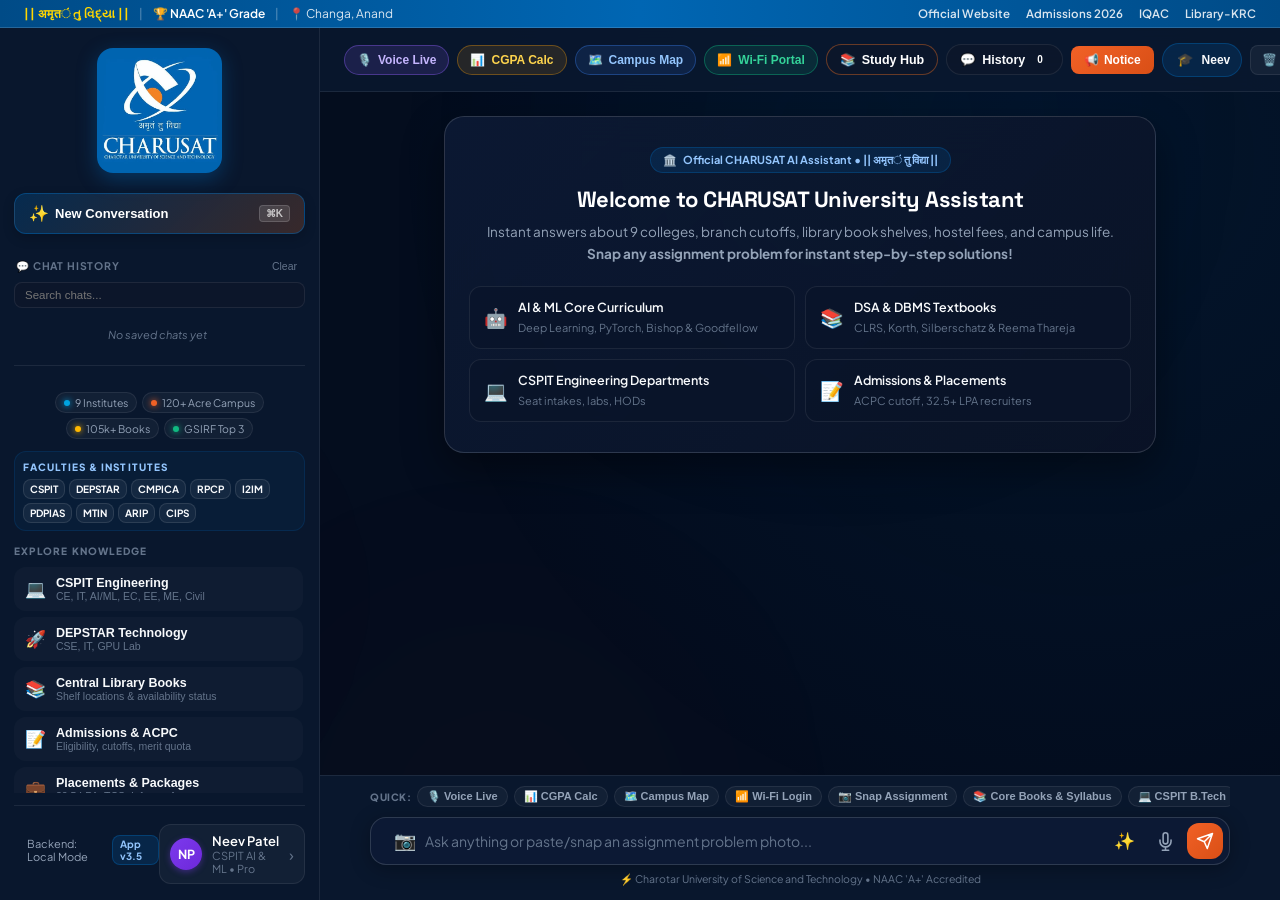
==== commit 1be02fb4: "fix: make workspace unlocked by default and restart live tunnel" ====
--- a/frontend/index.html
+++ b/frontend/index.html
@@ -124,9 +124,9 @@
     <div class="ambient-glow orb-3"></div>
 
     <!-- ==============================================================================
-         GEMINI-STYLE FULL-SCREEN LOGIN GATE (Shown when user is not logged in)
+         GEMINI-STYLE FULL-SCREEN LOGIN GATE (Hidden by default, instant access)
          ============================================================================== -->
-    <div class="login-gate-screen" id="login-gate-screen">
+    <div class="login-gate-screen" id="login-gate-screen" style="display: none;">
         <div class="login-gate-card">
             <div class="gate-brand-header">
                 <img src="logo.png" alt="CHARUSAT AI" class="gate-logo-img">
@@ -172,9 +172,9 @@
     </div>
 
     <!-- ==============================================================================
-         MAIN CHAT WORKSPACE (Unlocked upon authentication)
+         MAIN CHAT WORKSPACE (Instant Access)
          ============================================================================== -->
-    <div class="app-container" id="app-container" style="display: none;">
+    <div class="app-container" id="app-container" style="display: flex;">
         <!-- Sidebar Backdrop for Mobile -->
         <div class="sidebar-backdrop" id="sidebar-backdrop"></div>
 
@@ -377,6 +377,15 @@
                     </div>
                 </div>
                 <div class="header-actions">
+                    <button id="voice-live-btn" class="header-voice-btn" title="Start Live Conversational Voice Mode">
+                        <span>🎙️</span> <span class="btn-label">Voice Live</span>
+                    </button>
+                    <button id="cgpa-calc-btn" class="header-cgpa-btn" title="Interactive SGPA / CGPA University Grade Calculator">
+                        <span>📊</span> <span class="btn-label">CGPA Calc</span>
+                    </button>
+                    <button id="campus-map-btn" class="header-map-btn" title="120-Acre Interactive Campus Map & Building Navigator">
+                        <span>🗺️</span> <span class="btn-label">Campus Map</span>
+                    </button>
                     <button id="wifi-portal-btn" class="header-wifi-btn" title="CHARUSAT Campus Wi-Fi 1-Click Fast Gateway Login">
                         <span>📶</span> <span class="btn-label">Wi-Fi Portal</span>
                     </button>
@@ -471,13 +480,15 @@
 
                 <div class="quick-tags-bar">
                     <span class="tag-label">QUICK:</span>
+                    <button class="quick-tag" id="quick-voice-btn">🎙️ Voice Live</button>
+                    <button class="quick-tag" id="quick-cgpa-btn">📊 CGPA Calc</button>
+                    <button class="quick-tag" id="quick-map-btn">🗺️ Campus Map</button>
                     <button class="quick-tag" id="quick-wifi-btn">📶 Wi-Fi Login</button>
                     <button class="quick-tag" id="quick-snap-btn">📷 Snap Assignment</button>
                     <button class="quick-tag" id="quick-study-hub-btn">📚 Core Books & Syllabus</button>
                     <button class="quick-tag" data-query="cspit ma kaya kaya dept che and eemni badha nii details aap">💻 CSPIT B.Tech</button>
                     <button class="quick-tag" data-query="What B.Tech branches and seats are in DEPSTAR?">🚀 DEPSTAR (CSE & IT)</button>
                     <button class="quick-tag" data-query="Which books for Algorithms and Database are available in Central Library?">📚 Library Books</button>
-                    <button class="quick-tag" data-query="hostel ni fee ketli che ane mess ma food kevu male?">🏢 Hostels & Buses</button>
                 </div>
                 <form id="chat-form" class="chat-form">
                     <!-- Hidden File Input for Camera / Image Upload -->
@@ -495,6 +506,9 @@
                         required
                     />
                     <div class="form-actions">
+                        <button type="button" id="enhance-query-btn" class="enhance-query-button" title="Enhance & Polish Prompt for Better AI Solutions" aria-label="Enhance Prompt">
+                            <span>✨</span>
+                        </button>
                         <button type="button" id="mic-btn" class="mic-button" title="Speak your question (Voice Input)" aria-label="Voice Input">
                             <svg width="19" height="19" viewBox="0 0 24 24" fill="none" stroke="currentColor" stroke-width="2" stroke-linecap="round" stroke-linejoin="round">
                                 <path d="M12 1a3 3 0 0 0-3 3v8a3 3 0 0 0 6 0V4a3 3 0 0 0-3-3z"></path>
@@ -1081,6 +1095,195 @@
     </div>
 
     <!-- ==============================================================================
+         CGPA & SGPA UNIVERSITY GRADE CALCULATOR MODAL
+         ============================================================================== -->
+    <div class="modal-backdrop" id="cgpa-modal-backdrop">
+        <div class="modal-card cgpa-calculator-card">
+            <div class="modal-header">
+                <div class="header-title-row">
+                    <h3>📊 CHARUSAT SGPA / CGPA University Grade Calculator</h3>
+                    <span class="wifi-chip-badge">10-Point Scale</span>
+                </div>
+                <button class="modal-close" id="cgpa-modal-close">✕</button>
+            </div>
+            <p class="modal-desc">Calculate your semester SGPA and cumulative CGPA according to official CHARUSAT university examination regulations.</p>
+
+            <!-- CGPA Calculation Toolbar -->
+            <div class="cgpa-calculator-box">
+                <div class="cgpa-score-display">
+                    <div class="score-item">
+                        <span class="score-label">Estimated SGPA</span>
+                        <strong id="cgpa-result-sgpa" class="score-value">8.50</strong>
+                    </div>
+                    <div class="score-item">
+                        <span class="score-label">Equivalent Percentage</span>
+                        <strong id="cgpa-result-percent" class="score-value percent">80.0%</strong>
+                    </div>
+                    <div class="score-item">
+                        <span class="score-label">Total Credits</span>
+                        <strong id="cgpa-result-credits" class="score-value credits">20</strong>
+                    </div>
+                    <div class="score-item">
+                        <span class="score-label">Academic Class</span>
+                        <strong id="cgpa-result-class" class="score-value class-dist">Distinction (A+)</strong>
+                    </div>
+                </div>
+
+                <!-- Subjects Input Table -->
+                <div class="cgpa-table-wrapper">
+                    <table class="cgpa-table">
+                        <thead>
+                            <tr>
+                                <th>Subject Name / Code</th>
+                                <th style="width: 100px;">Credits</th>
+                                <th style="width: 150px;">Grade Obtained</th>
+                                <th style="width: 40px;"></th>
+                            </tr>
+                        </thead>
+                        <tbody id="cgpa-subjects-body">
+                            <!-- Populated dynamically via JS -->
+                        </tbody>
+                    </table>
+                </div>
+
+                <div class="cgpa-table-actions">
+                    <button type="button" id="cgpa-add-subject-btn" class="secondary-btn compact">
+                        <span>➕</span> Add Subject
+                    </button>
+                    <button type="button" id="cgpa-reset-btn" class="danger-outline-btn compact">
+                        <span>🔄</span> Reset
+                    </button>
+                </div>
+            </div>
+
+            <!-- Grade Points Legend & Target Planner -->
+            <div class="cgpa-legend-box">
+                <h4>🎯 CHARUSAT Grade Points Reference</h4>
+                <div class="legend-badges-grid">
+                    <span class="legend-badge"><strong>O</strong> (90-100%) = 10 Pt</span>
+                    <span class="legend-badge"><strong>A+</strong> (80-89%) = 9 Pt</span>
+                    <span class="legend-badge"><strong>A</strong> (70-79%) = 8 Pt</span>
+                    <span class="legend-badge"><strong>B+</strong> (60-69%) = 7 Pt</span>
+                    <span class="legend-badge"><strong>B</strong> (50-59%) = 6 Pt</span>
+                    <span class="legend-badge"><strong>C</strong> (45-49%) = 5 Pt</span>
+                    <span class="legend-badge"><strong>P</strong> (40-44%) = 4 Pt</span>
+                    <span class="legend-badge fail"><strong>F</strong> (&lt;40%) = 0 Pt</span>
+                </div>
+            </div>
+
+            <div class="modal-actions">
+                <button type="button" class="secondary-btn" id="cgpa-modal-close-btn">Close Calculator</button>
+            </div>
+        </div>
+    </div>
+
+    <!-- ==============================================================================
+         120-ACRE INTERACTIVE CAMPUS MAP & NAVIGATOR MODAL
+         ============================================================================== -->
+    <div class="modal-backdrop" id="map-modal-backdrop">
+        <div class="modal-card campus-map-card">
+            <div class="modal-header">
+                <div class="header-title-row">
+                    <h3>🗺️ CHARUSAT 120-Acre Campus Map & Navigator</h3>
+                    <span class="wifi-chip-badge">Interactive Directory</span>
+                </div>
+                <button class="modal-close" id="map-modal-close">✕</button>
+            </div>
+            <p class="modal-desc">Explore institutes, laboratories, canteens, sports complexes, and walking navigation across the Changa campus.</p>
+
+            <!-- Route Finder Bar -->
+            <div class="map-route-bar">
+                <div class="route-select-group">
+                    <label>From:</label>
+                    <select id="route-from-select" class="map-select">
+                        <option value="gate1">Gate No. 1 (Main Changa Highway)</option>
+                        <option value="cspit">CSPIT Engineering Complex</option>
+                        <option value="depstar">DEPSTAR Building</option>
+                        <option value="library">Central Library (KRC)</option>
+                        <option value="cmpica">CMPICA (BCA/MCA)</option>
+                        <option value="canteen">Shreeji Central Canteen</option>
+                        <option value="hostels">Hostels Zone</option>
+                    </select>
+                </div>
+                <div class="route-select-group">
+                    <label>To:</label>
+                    <select id="route-to-select" class="map-select">
+                        <option value="canteen">Shreeji Central Canteen</option>
+                        <option value="cspit">CSPIT Engineering Complex</option>
+                        <option value="depstar">DEPSTAR Building</option>
+                        <option value="library">Central Library (KRC)</option>
+                        <option value="cmpica">CMPICA (BCA/MCA)</option>
+                        <option value="lotus">Lotus Complex & Tea Post</option>
+                        <option value="hospital">CHARUSAT Hospital (Gate 2)</option>
+                    </select>
+                </div>
+                <button type="button" id="map-find-route-btn" class="orange-portal-btn compact">
+                    🚶 Get Directions
+                </button>
+            </div>
+
+            <!-- Route Directions Box -->
+            <div id="map-directions-box" class="map-directions-box" style="display: none;">
+                <div class="directions-header">
+                    <span class="route-icon">🧭</span>
+                    <strong id="directions-summary-text">Walking route: 2 mins (180 meters)</strong>
+                </div>
+                <p id="directions-desc-text" class="directions-desc">Walk straight past the Central Administrative fountain lawn towards the sports ground.</p>
+            </div>
+
+            <!-- Interactive Campus Building Nodes Grid -->
+            <div class="campus-buildings-grid" id="campus-buildings-grid">
+                <!-- Populated dynamically via JS -->
+            </div>
+
+            <div class="modal-actions">
+                <button type="button" class="secondary-btn" id="map-modal-close-btn">Close Map</button>
+            </div>
+        </div>
+    </div>
+
+    <!-- ==============================================================================
+         LIVE VOICE MODE INTERACTIVE ORB (ChatGPT / Gemini Live Style)
+         ============================================================================== -->
+    <div class="modal-backdrop" id="voice-overlay-backdrop">
+        <div class="voice-live-container">
+            <button class="voice-close-btn" id="voice-close-btn" title="Exit Voice Mode">✕</button>
+            
+            <div class="voice-header-info">
+                <span class="live-pulse-badge">🔴 LIVE SPEECH</span>
+                <h2>CHARUSAT Voice Intelligence</h2>
+                <p id="voice-status-text">Listening... Speak in English, ગુજરાતી, or Gujlish</p>
+            </div>
+
+            <!-- Glowing Visualizer Orb -->
+            <div class="voice-orb-wrapper">
+                <div class="voice-orb-halo"></div>
+                <div class="voice-orb" id="voice-orb">
+                    <div class="orb-core"></div>
+                </div>
+            </div>
+
+            <!-- Realtime Live Speech Captions -->
+            <div class="voice-caption-box">
+                <p id="voice-transcript-text">"Ask me anything about CHARUSAT admissions, syllabus, exams, or canteens..."</p>
+            </div>
+
+            <!-- Voice Control Actions -->
+            <div class="voice-control-actions">
+                <button type="button" id="voice-toggle-mic-btn" class="voice-action-btn active" title="Mute / Unmute Mic">
+                    <span>🎙️</span>
+                </button>
+                <button type="button" id="voice-stop-speech-btn" class="voice-action-btn" title="Stop Audio Response">
+                    <span>⏹️</span>
+                </button>
+                <button type="button" id="voice-end-call-btn" class="voice-action-btn danger" title="End Voice Session">
+                    <span>📞</span>
+                </button>
+            </div>
+        </div>
+    </div>
+
+    <!-- ==============================================================================
          STUDY HUB & CURRICULUM REFERENCE MODAL
          ============================================================================== -->
     <div class="modal-backdrop" id="materials-modal-backdrop">
@@ -1187,6 +1390,6 @@
     <!-- Toast Notification -->
     <div id="toast" class="toast">Answer copied to clipboard!</div>
 
-    <script src="app.js?v=13.0"></script>
+    <script src="app.js?v=14.0"></script>
 </body>
 </html>
--- a/frontend/style.css
+++ b/frontend/style.css
@@ -3205,6 +3205,566 @@
     line-height: 1.4;
 }
 
-
-
-
+/* ==========================================================================
+   Advanced Tools: Header Buttons & Polish Button
+   ========================================================================== */
+.header-voice-btn {
+    display: flex;
+    align-items: center;
+    gap: 6px;
+    padding: 7px 12px;
+    background: rgba(139, 92, 246, 0.15);
+    border: 1px solid rgba(139, 92, 246, 0.4);
+    border-radius: var(--radius-full);
+    color: #C4B5FD;
+    font-size: 12px;
+    font-weight: 600;
+    cursor: pointer;
+    transition: all 0.2s ease;
+}
+
+.header-voice-btn:hover {
+    background: rgba(139, 92, 246, 0.3);
+    border-color: #A78BFA;
+    color: #FFFFFF;
+    box-shadow: 0 0 12px rgba(139, 92, 246, 0.4);
+}
+
+.header-cgpa-btn {
+    display: flex;
+    align-items: center;
+    gap: 6px;
+    padding: 7px 12px;
+    background: rgba(245, 158, 11, 0.12);
+    border: 1px solid rgba(245, 158, 11, 0.35);
+    border-radius: var(--radius-full);
+    color: #FCD34D;
+    font-size: 12px;
+    font-weight: 600;
+    cursor: pointer;
+    transition: all 0.2s ease;
+}
+
+.header-cgpa-btn:hover {
+    background: rgba(245, 158, 11, 0.25);
+    border-color: #F59E0B;
+    color: #FFFFFF;
+}
+
+.header-map-btn {
+    display: flex;
+    align-items: center;
+    gap: 6px;
+    padding: 7px 12px;
+    background: rgba(59, 130, 246, 0.12);
+    border: 1px solid rgba(59, 130, 246, 0.35);
+    border-radius: var(--radius-full);
+    color: #93C5FD;
+    font-size: 12px;
+    font-weight: 600;
+    cursor: pointer;
+    transition: all 0.2s ease;
+}
+
+.header-map-btn:hover {
+    background: rgba(59, 130, 246, 0.25);
+    border-color: #3B82F6;
+    color: #FFFFFF;
+}
+
+.enhance-query-button {
+    background: none;
+    border: none;
+    font-size: 17px;
+    cursor: pointer;
+    padding: 6px 8px;
+    border-radius: var(--radius-sm);
+    color: var(--text-secondary);
+    transition: all 0.2s ease;
+    display: flex;
+    align-items: center;
+    justify-content: center;
+}
+
+.enhance-query-button:hover {
+    background: rgba(243, 112, 33, 0.2);
+    color: #FDBA74;
+    transform: scale(1.15) rotate(10deg);
+}
+
+/* ==========================================================================
+   CGPA & SGPA Calculator Modal
+   ========================================================================== */
+.cgpa-calculator-card {
+    max-width: 760px;
+    width: 94%;
+    max-height: 90vh;
+    overflow-y: auto;
+}
+
+.cgpa-calculator-box {
+    background: rgba(15, 23, 42, 0.85);
+    border: 1px solid var(--border-subtle);
+    border-radius: var(--radius-md);
+    padding: 16px;
+    margin: 14px 0;
+}
+
+.cgpa-score-display {
+    display: grid;
+    grid-template-columns: repeat(auto-fit, minmax(130px, 1fr));
+    gap: 12px;
+    margin-bottom: 16px;
+    background: rgba(255, 255, 255, 0.03);
+    border: 1px solid rgba(255, 255, 255, 0.08);
+    border-radius: var(--radius-md);
+    padding: 12px 14px;
+}
+
+.score-item {
+    display: flex;
+    flex-direction: column;
+    gap: 4px;
+    text-align: center;
+}
+
+.score-label {
+    font-size: 11px;
+    color: var(--text-muted);
+}
+
+.score-value {
+    font-size: 22px;
+    font-weight: 800;
+    color: #60A5FA;
+}
+
+.score-value.percent {
+    color: #34D399;
+}
+
+.score-value.credits {
+    color: #FBBF24;
+}
+
+.score-value.class-dist {
+    font-size: 14px;
+    font-weight: 700;
+    color: #F472B6;
+    margin-top: 4px;
+}
+
+.cgpa-table-wrapper {
+    overflow-x: auto;
+    margin-bottom: 12px;
+}
+
+.cgpa-table {
+    width: 100%;
+    border-collapse: collapse;
+    font-size: 12.5px;
+}
+
+.cgpa-table th {
+    text-align: left;
+    padding: 8px 10px;
+    background: rgba(0, 102, 179, 0.2);
+    color: #93C5FD;
+    font-weight: 700;
+    border-bottom: 1px solid rgba(255, 255, 255, 0.1);
+}
+
+.cgpa-table td {
+    padding: 6px 8px;
+    border-bottom: 1px solid rgba(255, 255, 255, 0.05);
+}
+
+.cgpa-input {
+    width: 100%;
+    padding: 6px 8px;
+    background: rgba(255, 255, 255, 0.05);
+    border: 1px solid rgba(255, 255, 255, 0.12);
+    border-radius: var(--radius-sm);
+    color: #FFFFFF;
+    font-size: 12px;
+    outline: none;
+}
+
+.cgpa-del-btn {
+    background: rgba(239, 68, 68, 0.15);
+    border: 1px solid rgba(239, 68, 68, 0.3);
+    color: #F87171;
+    border-radius: var(--radius-sm);
+    padding: 4px 8px;
+    cursor: pointer;
+    font-size: 11px;
+}
+
+.cgpa-del-btn:hover {
+    background: #EF4444;
+    color: #FFFFFF;
+}
+
+.cgpa-table-actions {
+    display: flex;
+    gap: 10px;
+    margin-top: 8px;
+}
+
+.cgpa-legend-box {
+    background: rgba(255, 255, 255, 0.02);
+    border: 1px solid rgba(255, 255, 255, 0.06);
+    border-radius: var(--radius-md);
+    padding: 12px 14px;
+    margin-bottom: 14px;
+}
+
+.cgpa-legend-box h4 {
+    font-size: 12.5px;
+    color: #93C5FD;
+    margin-bottom: 8px;
+}
+
+.legend-badges-grid {
+    display: grid;
+    grid-template-columns: repeat(auto-fill, minmax(130px, 1fr));
+    gap: 6px;
+}
+
+.legend-badge {
+    font-size: 11px;
+    background: rgba(255, 255, 255, 0.04);
+    border: 1px solid rgba(255, 255, 255, 0.08);
+    border-radius: 4px;
+    padding: 3px 6px;
+    color: var(--text-secondary);
+}
+
+.legend-badge strong {
+    color: #60A5FA;
+}
+
+.legend-badge.fail {
+    color: #F87171;
+    border-color: rgba(239, 68, 68, 0.3);
+}
+
+/* ==========================================================================
+   Campus Map & Navigator Modal
+   ========================================================================== */
+.campus-map-card {
+    max-width: 820px;
+    width: 94%;
+    max-height: 90vh;
+    overflow-y: auto;
+}
+
+.map-route-bar {
+    display: flex;
+    gap: 10px;
+    align-items: flex-end;
+    background: rgba(15, 23, 42, 0.8);
+    border: 1px solid var(--border-subtle);
+    border-radius: var(--radius-md);
+    padding: 12px 14px;
+    margin: 12px 0;
+    flex-wrap: wrap;
+}
+
+.route-select-group {
+    flex: 1;
+    min-width: 180px;
+    display: flex;
+    flex-direction: column;
+    gap: 4px;
+}
+
+.route-select-group label {
+    font-size: 11.5px;
+    font-weight: 600;
+    color: var(--text-secondary);
+}
+
+.map-select {
+    padding: 7px 10px;
+    background: rgba(255, 255, 255, 0.06);
+    border: 1px solid rgba(255, 255, 255, 0.15);
+    border-radius: var(--radius-sm);
+    color: #FFFFFF;
+    font-size: 12px;
+    outline: none;
+}
+
+.map-directions-box {
+    background: rgba(0, 102, 179, 0.15);
+    border: 1px solid rgba(0, 102, 179, 0.4);
+    border-radius: var(--radius-md);
+    padding: 12px 14px;
+    margin-bottom: 14px;
+    animation: slideDown 0.2s ease-out;
+}
+
+.directions-header {
+    display: flex;
+    align-items: center;
+    gap: 8px;
+    color: #93C5FD;
+    font-size: 13px;
+    margin-bottom: 4px;
+}
+
+.directions-desc {
+    font-size: 12px;
+    color: var(--text-primary);
+    line-height: 1.45;
+}
+
+.campus-buildings-grid {
+    display: grid;
+    grid-template-columns: repeat(auto-fill, minmax(240px, 1fr));
+    gap: 12px;
+    margin-bottom: 14px;
+}
+
+.building-node-card {
+    background: rgba(255, 255, 255, 0.03);
+    border: 1px solid rgba(255, 255, 255, 0.08);
+    border-radius: var(--radius-md);
+    padding: 12px;
+    display: flex;
+    flex-direction: column;
+    gap: 6px;
+    transition: all 0.2s ease;
+    cursor: pointer;
+}
+
+.building-node-card:hover {
+    background: rgba(0, 102, 179, 0.14);
+    border-color: rgba(0, 102, 179, 0.45);
+    transform: translateY(-2px);
+}
+
+.node-header {
+    display: flex;
+    align-items: center;
+    gap: 8px;
+}
+
+.node-icon {
+    font-size: 18px;
+}
+
+.node-title {
+    font-size: 13px;
+    font-weight: 700;
+    color: #FFFFFF;
+}
+
+.node-desc {
+    font-size: 11.5px;
+    color: var(--text-secondary);
+    line-height: 1.4;
+}
+
+.node-action {
+    font-size: 10.5px;
+    font-weight: 700;
+    color: var(--accent-orange);
+    margin-top: 4px;
+}
+
+/* ==========================================================================
+   ChatGPT / Gemini Live Voice Mode Orb Overlay
+   ========================================================================== */
+.voice-live-container {
+    width: 100vw;
+    height: 100vh;
+    display: flex;
+    flex-direction: column;
+    align-items: center;
+    justify-content: space-between;
+    padding: 40px 20px;
+    background: radial-gradient(circle at center, #0F172A 0%, #030712 100%);
+    position: relative;
+    user-select: none;
+}
+
+.voice-close-btn {
+    position: absolute;
+    top: 24px;
+    right: 24px;
+    background: rgba(255, 255, 255, 0.1);
+    border: 1px solid rgba(255, 255, 255, 0.2);
+    color: #FFFFFF;
+    width: 36px;
+    height: 36px;
+    border-radius: 50%;
+    cursor: pointer;
+    font-size: 16px;
+    display: flex;
+    align-items: center;
+    justify-content: center;
+    transition: all 0.2s;
+}
+
+.voice-close-btn:hover {
+    background: rgba(239, 68, 68, 0.3);
+    border-color: #EF4444;
+}
+
+.voice-header-info {
+    text-align: center;
+    display: flex;
+    flex-direction: column;
+    align-items: center;
+    gap: 8px;
+}
+
+.live-pulse-badge {
+    font-size: 11px;
+    font-weight: 800;
+    color: #F87171;
+    background: rgba(239, 68, 68, 0.15);
+    border: 1px solid rgba(239, 68, 68, 0.35);
+    padding: 3px 12px;
+    border-radius: var(--radius-full);
+    letter-spacing: 0.5px;
+    animation: liveBlink 1.5s infinite;
+}
+
+@keyframes liveBlink {
+    0%, 100% { opacity: 1; }
+    50% { opacity: 0.4; }
+}
+
+.voice-header-info h2 {
+    font-size: 24px;
+    font-weight: 800;
+    color: #FFFFFF;
+}
+
+.voice-header-info p {
+    font-size: 14px;
+    color: var(--text-secondary);
+}
+
+/* Pulsing Voice Orb */
+.voice-orb-wrapper {
+    position: relative;
+    width: 200px;
+    height: 200px;
+    display: flex;
+    align-items: center;
+    justify-content: center;
+}
+
+.voice-orb-halo {
+    position: absolute;
+    width: 220px;
+    height: 220px;
+    border-radius: 50%;
+    background: radial-gradient(circle, rgba(0, 102, 179, 0.35) 0%, rgba(243, 112, 33, 0.15) 70%, transparent 100%);
+    animation: haloPulse 2.5s infinite ease-in-out;
+}
+
+.voice-orb {
+    width: 140px;
+    height: 140px;
+    border-radius: 50%;
+    background: linear-gradient(135deg, #0066B3 0%, #F37021 50%, #7C3AED 100%);
+    box-shadow: 0 0 50px rgba(0, 102, 179, 0.6), 0 0 90px rgba(243, 112, 33, 0.4);
+    display: flex;
+    align-items: center;
+    justify-content: center;
+    animation: orbFloat 3s infinite ease-in-out;
+}
+
+.voice-orb.speaking {
+    animation: orbWave 1s infinite alternate ease-in-out;
+}
+
+@keyframes orbFloat {
+    0%, 100% { transform: scale(1); }
+    50% { transform: scale(1.08); }
+}
+
+@keyframes orbWave {
+    0% { transform: scale(0.95); box-shadow: 0 0 40px rgba(0, 102, 179, 0.5); }
+    100% { transform: scale(1.2); box-shadow: 0 0 100px rgba(243, 112, 33, 0.8); }
+}
+
+@keyframes haloPulse {
+    0%, 100% { transform: scale(0.9); opacity: 0.5; }
+    50% { transform: scale(1.25); opacity: 0.9; }
+}
+
+.orb-core {
+    width: 50px;
+    height: 50px;
+    border-radius: 50%;
+    background: #FFFFFF;
+    opacity: 0.8;
+    filter: blur(8px);
+}
+
+.voice-caption-box {
+    max-width: 520px;
+    text-align: center;
+    background: rgba(255, 255, 255, 0.05);
+    border: 1px solid rgba(255, 255, 255, 0.1);
+    border-radius: var(--radius-lg);
+    padding: 14px 20px;
+}
+
+.voice-caption-box p {
+    font-size: 15px;
+    color: #F1F5F9;
+    line-height: 1.5;
+}
+
+.voice-control-actions {
+    display: flex;
+    gap: 16px;
+    align-items: center;
+}
+
+.voice-action-btn {
+    width: 52px;
+    height: 52px;
+    border-radius: 50%;
+    background: rgba(255, 255, 255, 0.08);
+    border: 1px solid rgba(255, 255, 255, 0.18);
+    color: #FFFFFF;
+    font-size: 20px;
+    display: flex;
+    align-items: center;
+    justify-content: center;
+    cursor: pointer;
+    transition: all 0.2s ease;
+}
+
+.voice-action-btn:hover {
+    background: rgba(255, 255, 255, 0.2);
+    transform: scale(1.08);
+}
+
+.voice-action-btn.active {
+    background: var(--primary-blue);
+    border-color: #60A5FA;
+    box-shadow: 0 0 15px rgba(0, 102, 179, 0.5);
+}
+
+.voice-action-btn.danger {
+    background: #EF4444;
+    border-color: #EF4444;
+}
+
+.voice-action-btn.danger:hover {
+    background: #DC2626;
+    transform: scale(1.1);
+}
+
+
+
+
+
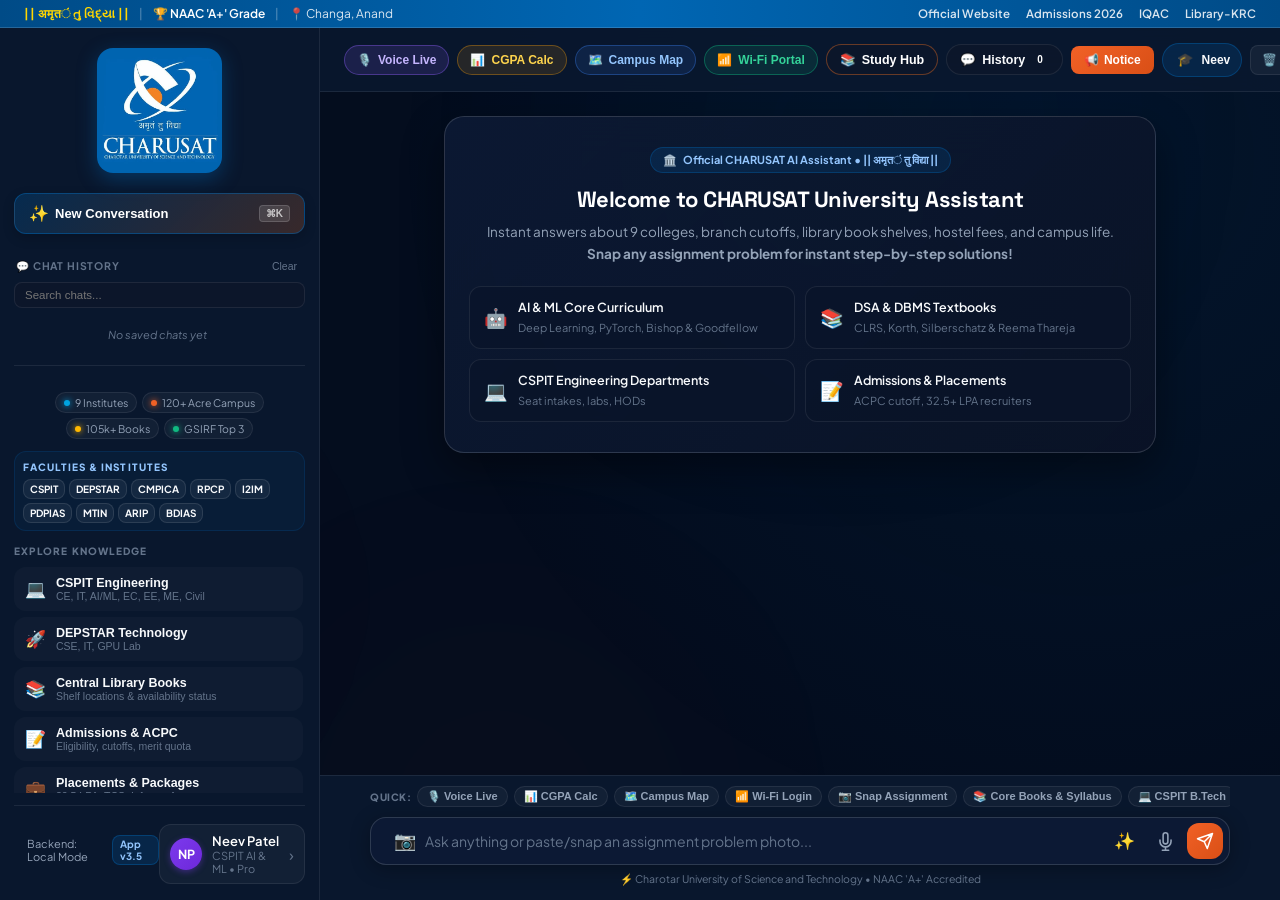
==== commit c4bc800a: "fix: replace CIPS with BDIAS (B. D. Patel Institute of Allied Sciences) across UI, RAG pipeline, and" ====
--- a/frontend/index.html
+++ b/frontend/index.html
@@ -241,7 +241,7 @@
                     <span class="inst-tag" data-query="Tell me about PDPIAS applied sciences and B.Sc/M.Sc">PDPIAS</span>
                     <span class="inst-tag" data-query="Tell me about MTIN nursing institute">MTIN</span>
                     <span class="inst-tag" data-query="Tell me about ARIP physiotherapy institute">ARIP</span>
-                    <span class="inst-tag" data-query="Tell me about CIPS paramedical sciences">CIPS</span>
+                    <span class="inst-tag" data-query="Tell me about BDIAS paramedical and allied sciences">BDIAS</span>
                 </div>
             </div>
 
@@ -702,7 +702,7 @@
                         <option value="PDPIAS">PDPIAS (Applied Sciences)</option>
                         <option value="MTIN">MTIN (Nursing)</option>
                         <option value="ARIP">ARIP (Physiotherapy)</option>
-                        <option value="CIPS">CIPS (Paramedical)</option>
+                        <option value="BDIAS">BDIAS (Paramedical & Allied Sciences)</option>
                     </select>
                 </div>
                 <div class="input-group">
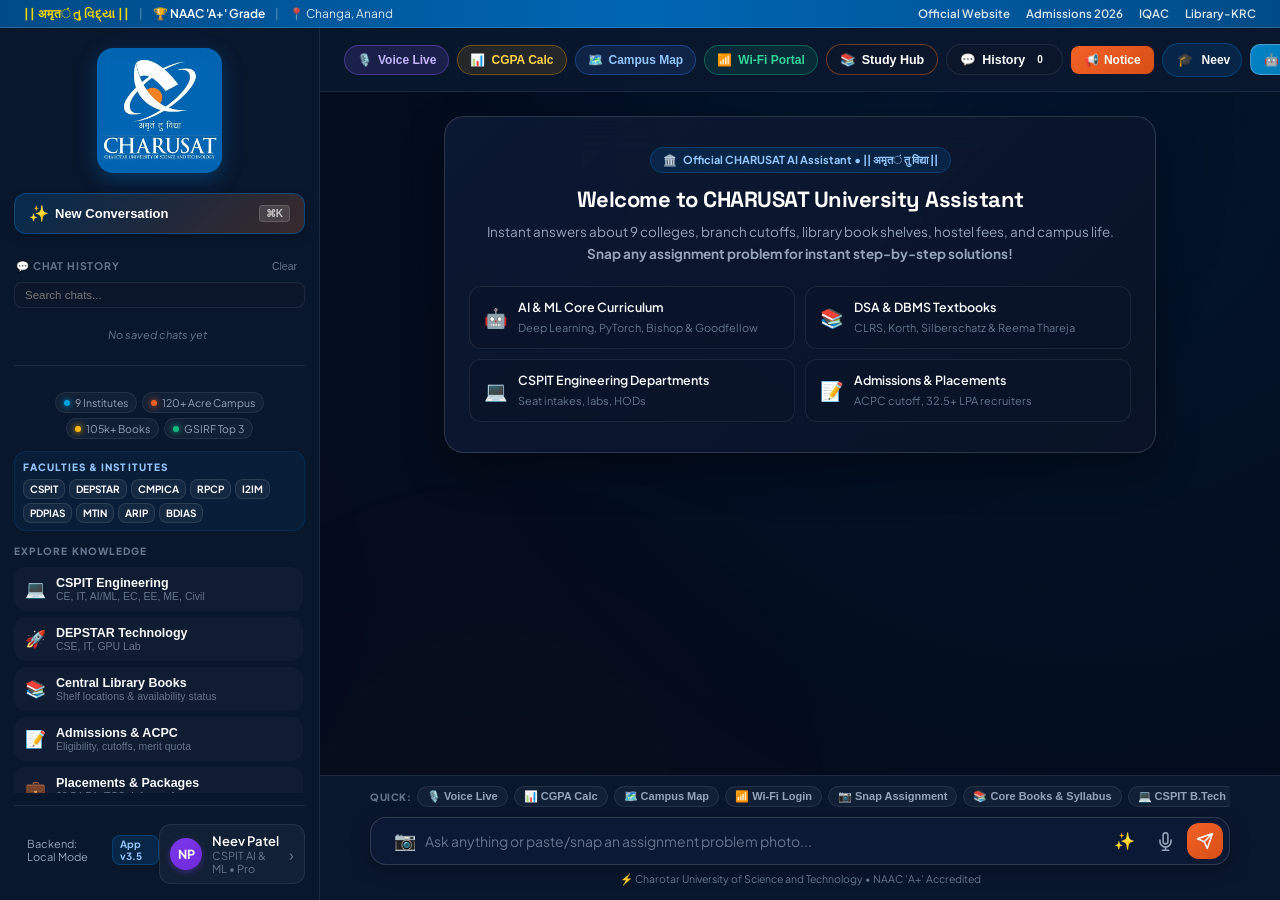
==== commit 997fba39: "feat: implement embeddable floating circular AI chatbot widget and e-Governance simulation portal" ====
--- a/frontend/index.html
+++ b/frontend/index.html
@@ -404,6 +404,9 @@
                         <span class="user-avatar" id="header-user-avatar">👤</span>
                         <span class="user-name" id="header-user-name">Sign In</span>
                     </button>
+                    <a href="/egovernance" target="_blank" id="egov-portal-btn" class="header-egov-btn" title="View CHARUSAT e-Governance Portal with Floating AI Chatbot" style="text-decoration:none; display:inline-flex; align-items:center; gap:6px; background:linear-gradient(135deg, #0284c7, #0369a1); color:#fff; padding:7px 13px; border-radius:10px; font-size:12px; font-weight:700; border:1px solid rgba(255,255,255,0.25); cursor:pointer;">
+                        <span>🤖</span> <span class="btn-label">e-Gov Widget</span>
+                    </a>
                     <button id="clear-chat-btn" class="secondary-btn" title="Clear Current Conversation">
                         <span>🗑️</span>
                     </button>
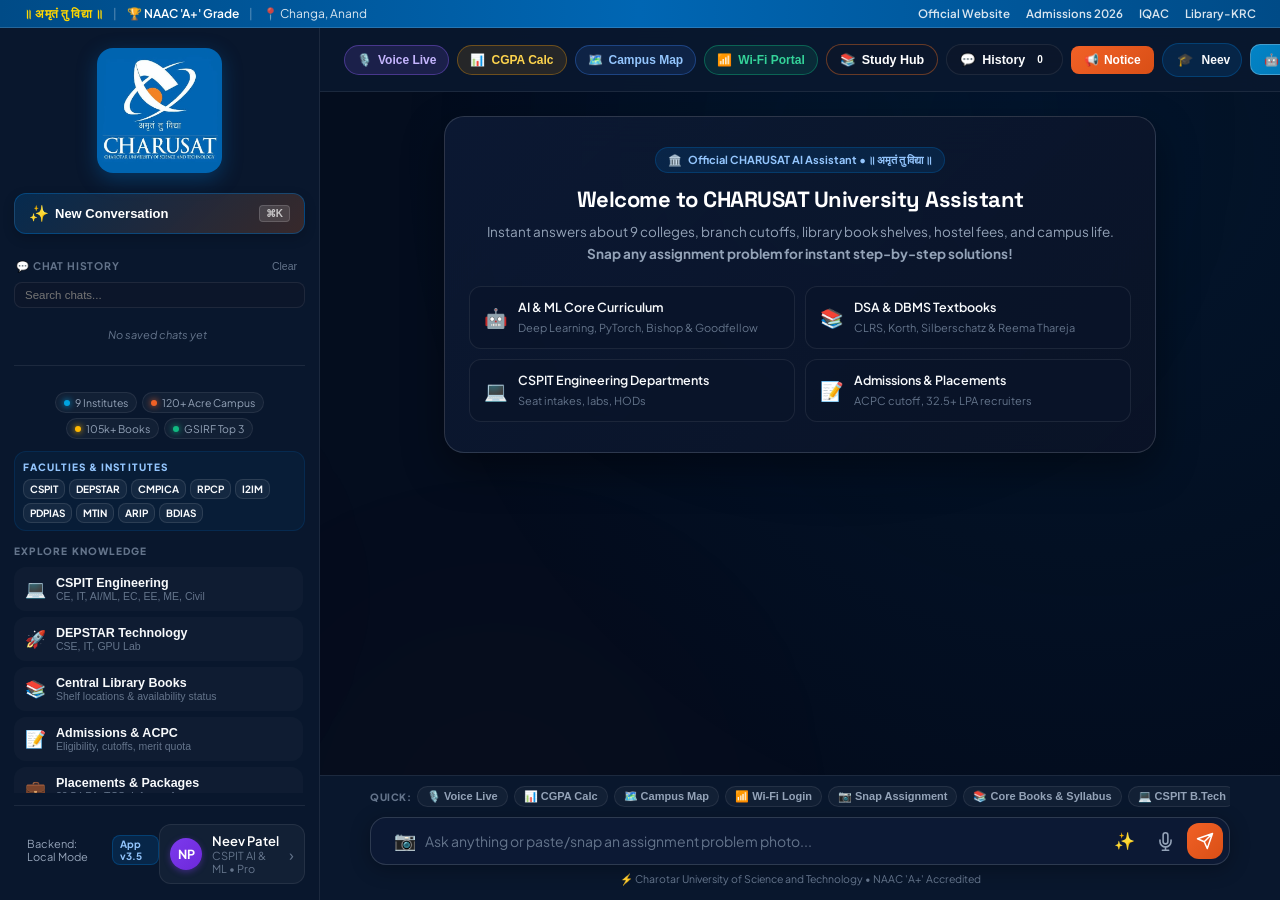
==== commit f364f319: "fix: correct CHARUSAT official motto unicode spelling to ॥ अमृतं तु विद्या ॥" ====
--- a/frontend/index.html
+++ b/frontend/index.html
@@ -103,7 +103,7 @@
     <div class="portal-top-bar" id="portal-top-bar">
         <div class="top-bar-inner">
             <div class="top-bar-left">
-                <span class="motto">|| अमृतં તુ વિદ્યા ||</span>
+                <span class="motto">॥ अमृतं तु विद्या ॥</span>
                 <span class="divider">|</span>
                 <span class="naac-badge">🏆 NAAC 'A+' Grade</span>
                 <span class="divider">|</span>
@@ -419,7 +419,7 @@
                 <div class="welcome-card" id="welcome-card">
                     <div class="welcome-badge">
                         <span class="sparkle">🏛️</span>
-                        <span>Official CHARUSAT AI Assistant • || अमृतં तु विद्या ||</span>
+                        <span>Official CHARUSAT AI Assistant • ॥ अमृतं तु विद्या ॥</span>
                     </div>
                     <h2>Welcome to CHARUSAT University Assistant</h2>
                     <p>Instant answers about 9 colleges, branch cutoffs, library book shelves, hostel fees, and campus life. <strong>Snap any assignment problem for instant step-by-step solutions!</strong></p>
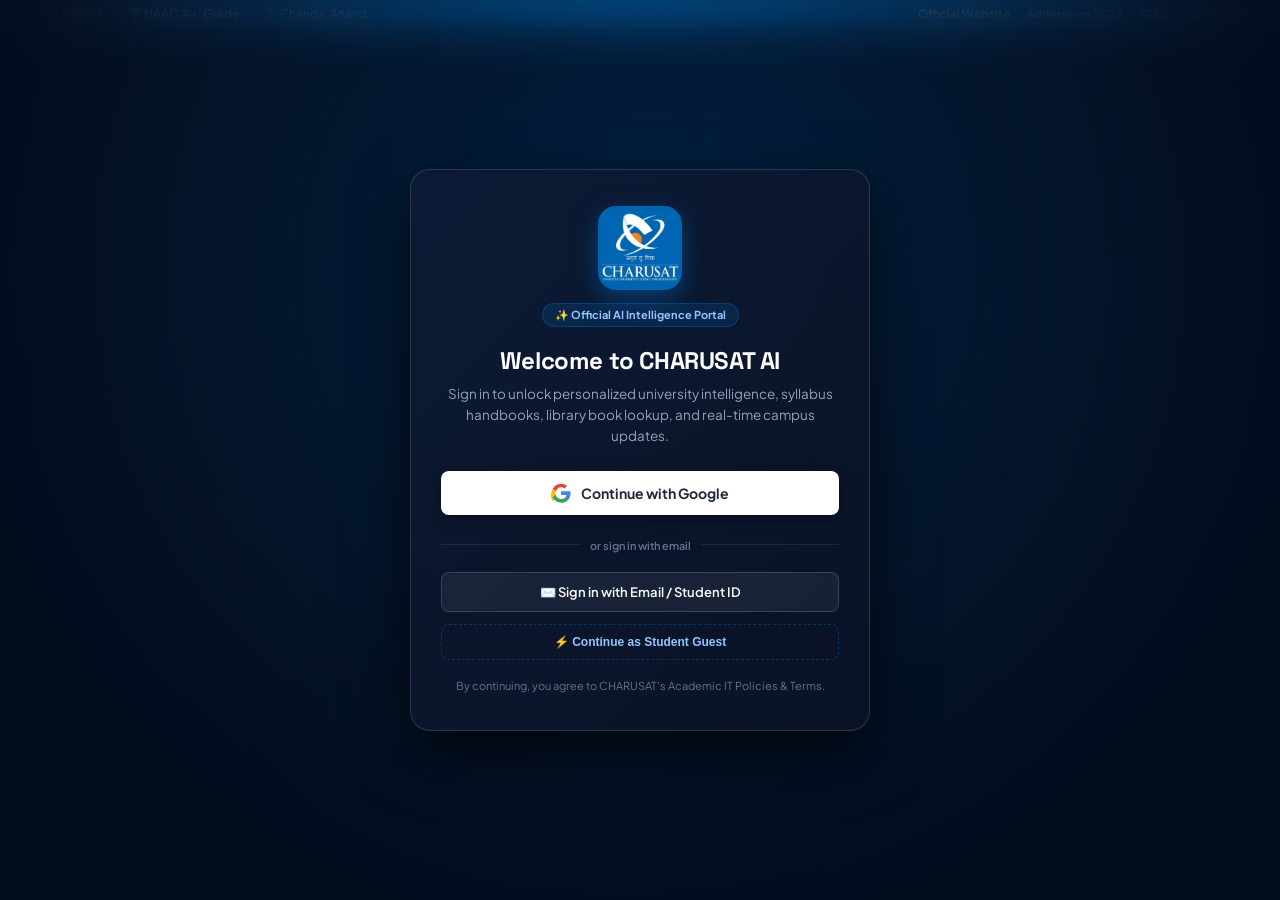
==== commit 42bdbc8d: "feat: complete bulletproof presentation launcher with login gate screen and multi-tunnel resilience" ====
--- a/frontend/index.html
+++ b/frontend/index.html
@@ -124,9 +124,9 @@
     <div class="ambient-glow orb-3"></div>
 
     <!-- ==============================================================================
-         GEMINI-STYLE FULL-SCREEN LOGIN GATE (Hidden by default, instant access)
+         GEMINI-STYLE FULL-SCREEN LOGIN GATE (Initial Welcome Screen)
          ============================================================================== -->
-    <div class="login-gate-screen" id="login-gate-screen" style="display: none;">
+    <div class="login-gate-screen" id="login-gate-screen" style="display: flex;">
         <div class="login-gate-card">
             <div class="gate-brand-header">
                 <img src="logo.png" alt="CHARUSAT AI" class="gate-logo-img">
@@ -172,9 +172,9 @@
     </div>
 
     <!-- ==============================================================================
-         MAIN CHAT WORKSPACE (Instant Access)
+         MAIN CHAT WORKSPACE (Unlocked upon Sign In or Guest Mode)
          ============================================================================== -->
-    <div class="app-container" id="app-container" style="display: flex;">
+    <div class="app-container" id="app-container" style="display: none;">
         <!-- Sidebar Backdrop for Mobile -->
         <div class="sidebar-backdrop" id="sidebar-backdrop"></div>
 
